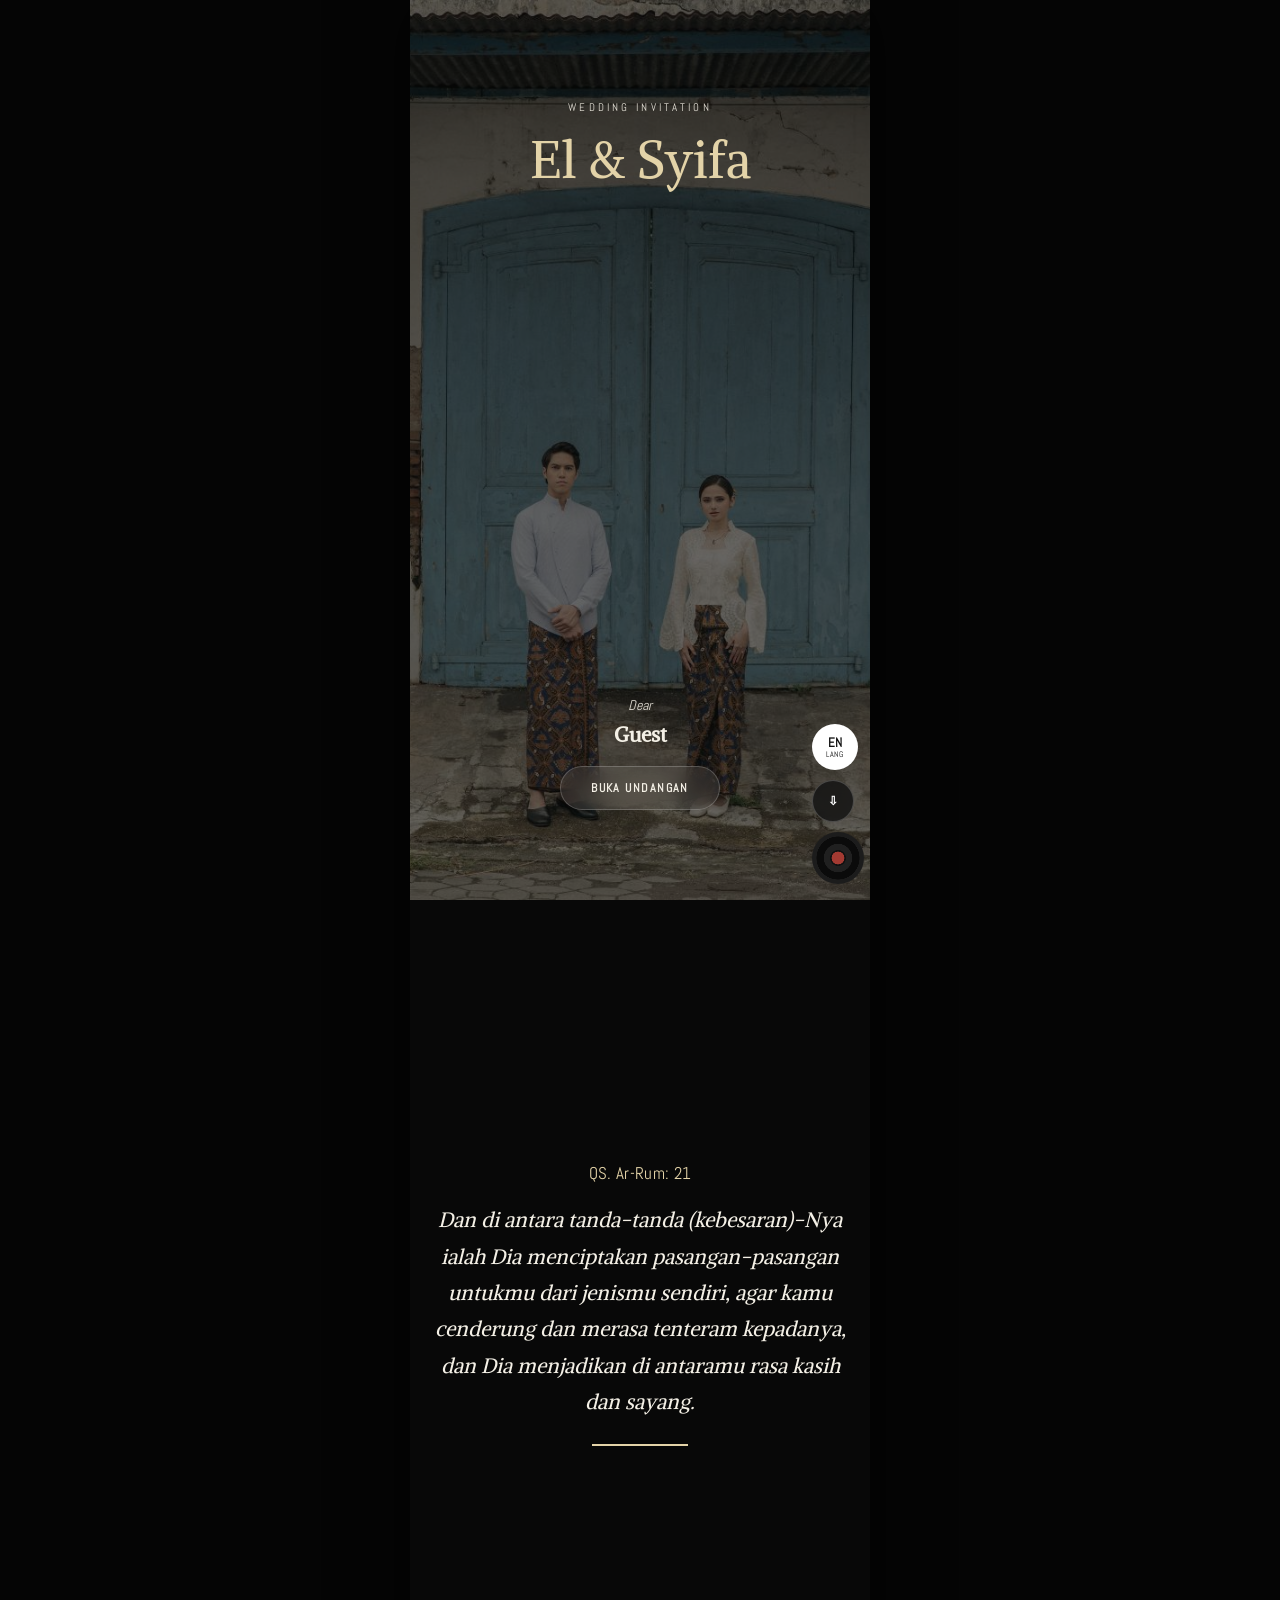
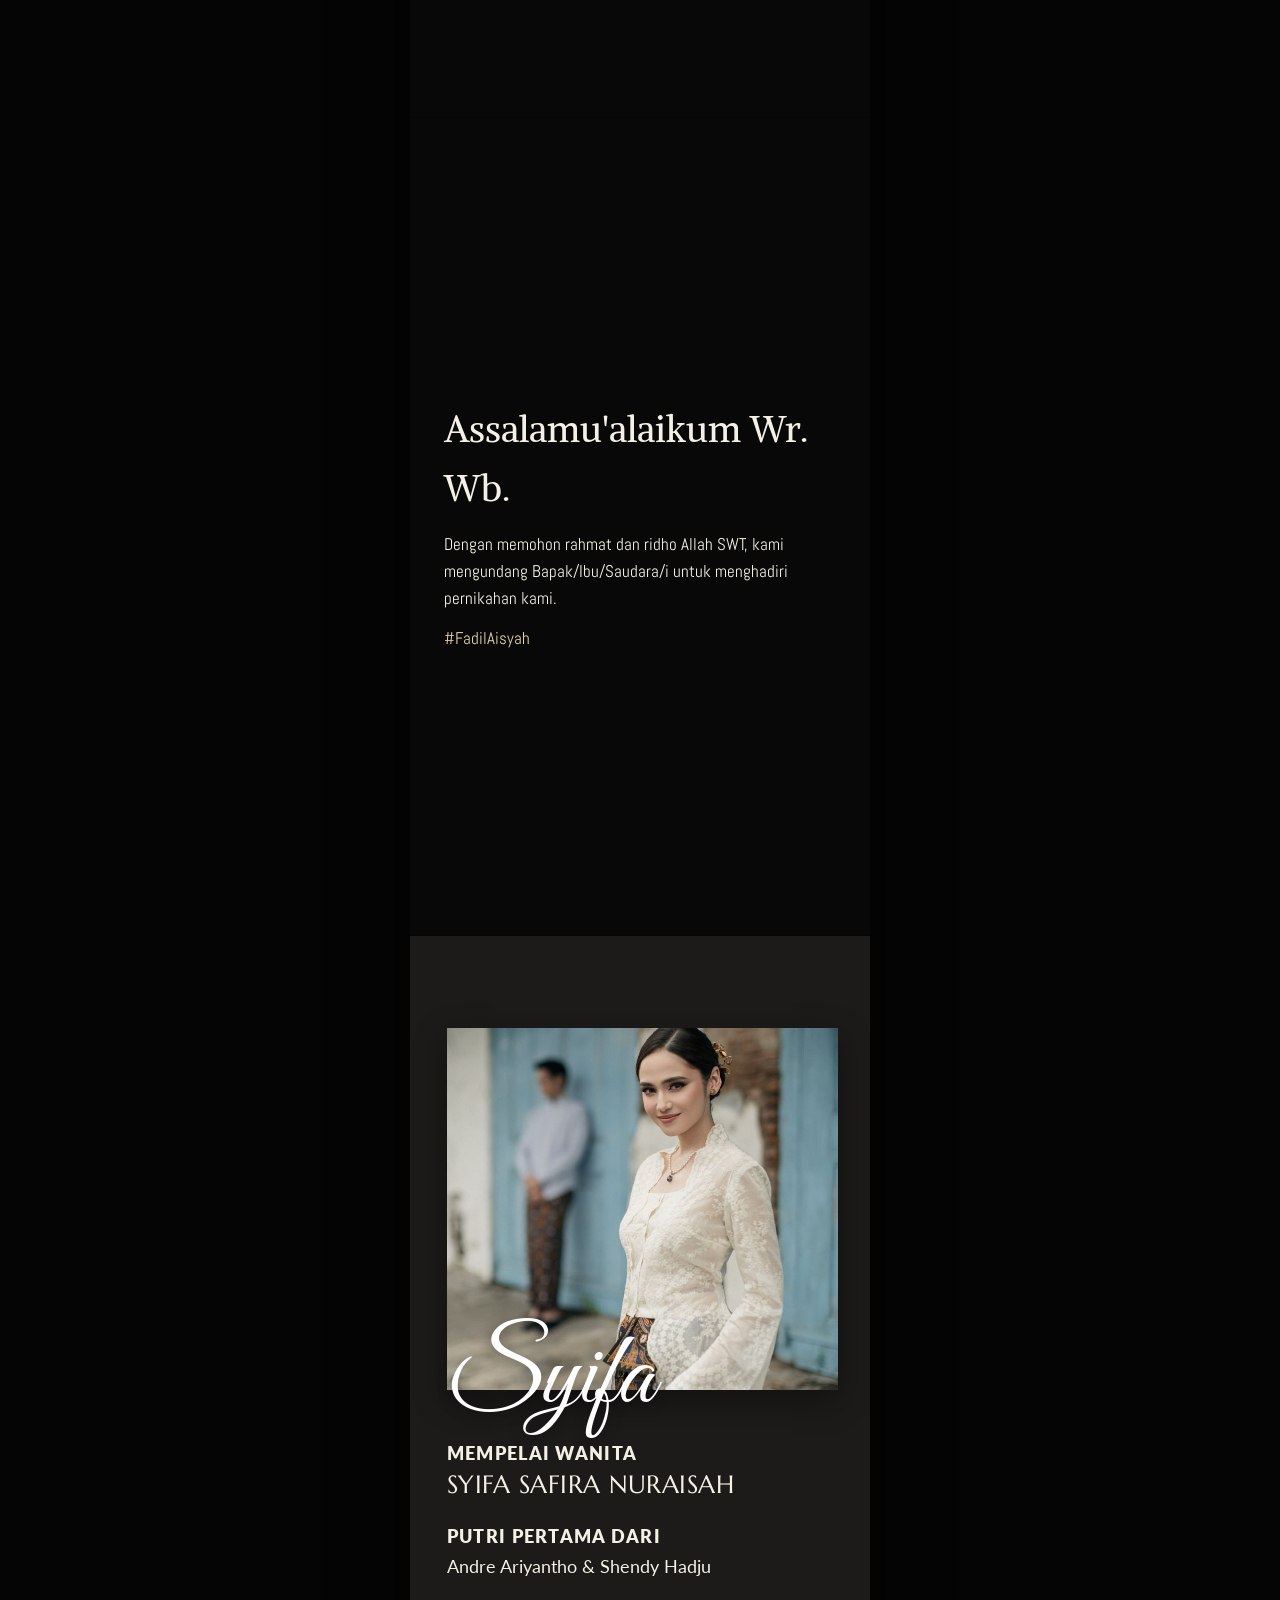
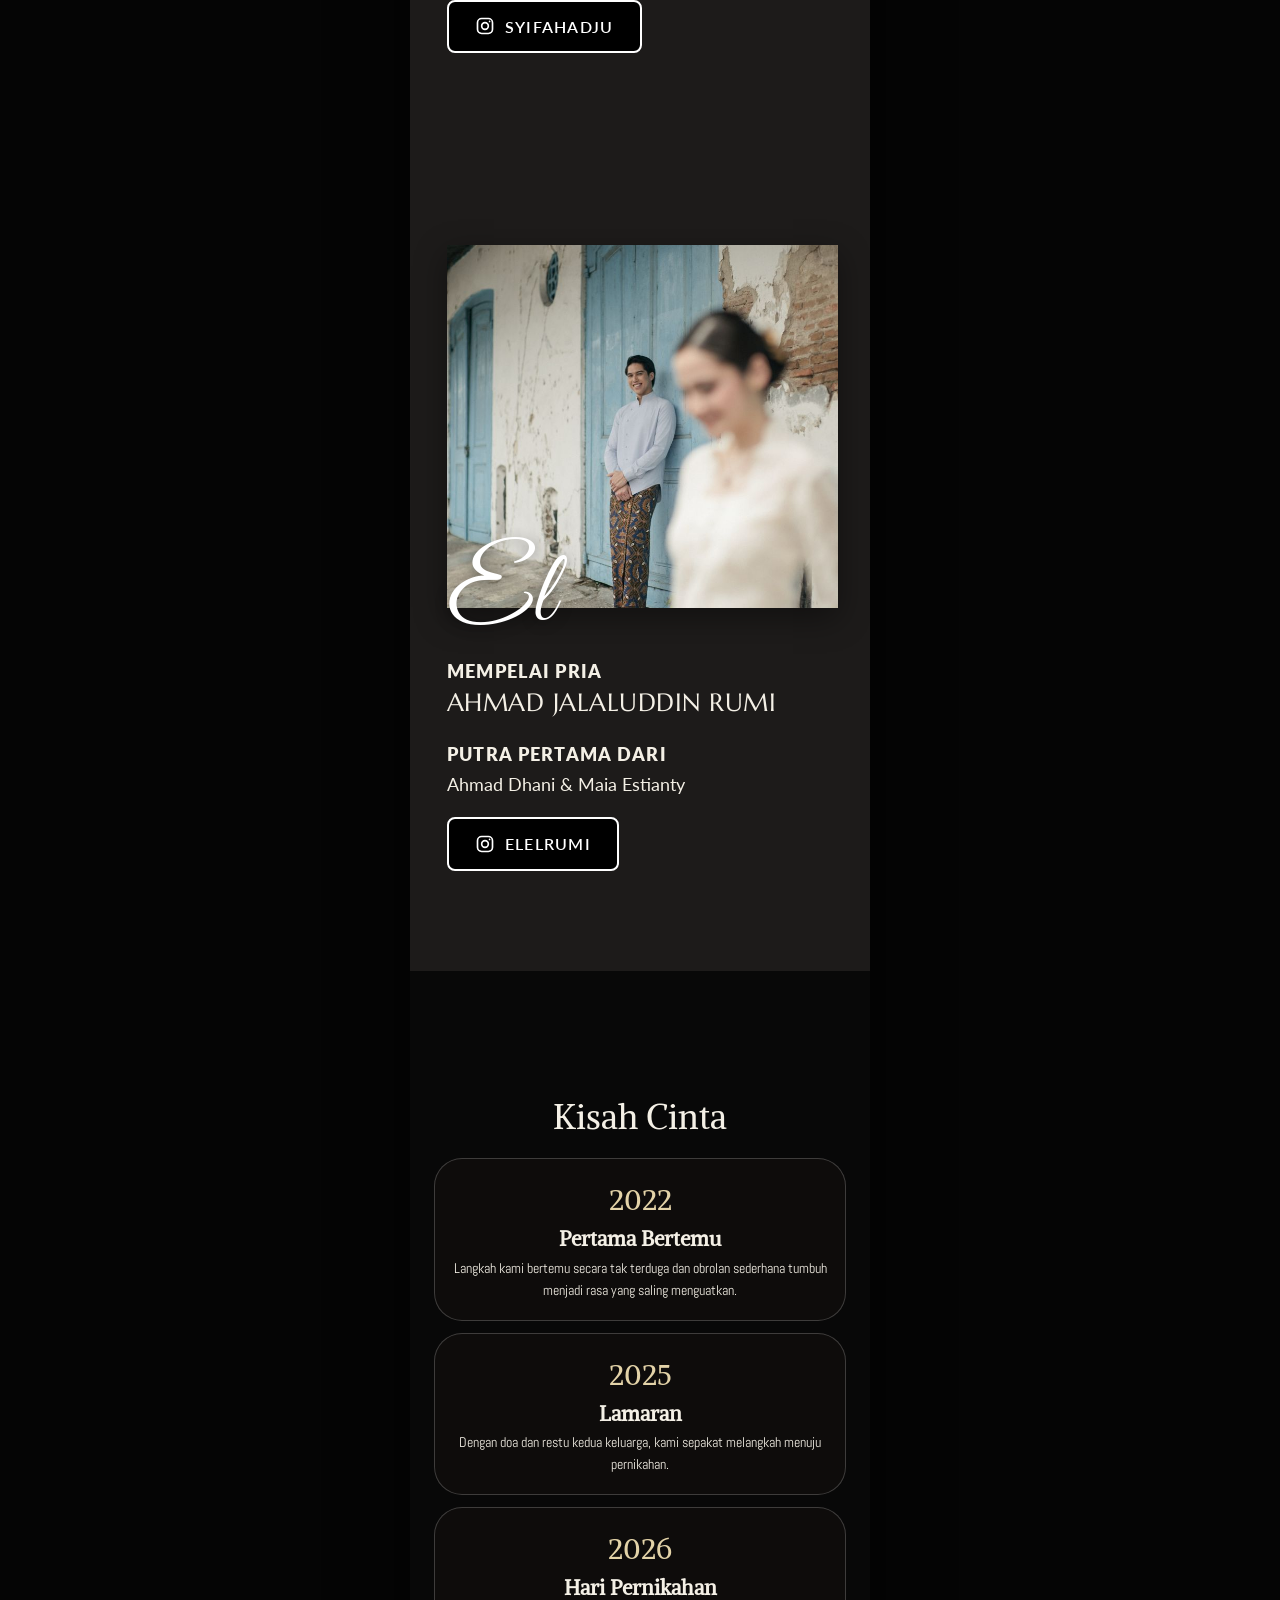
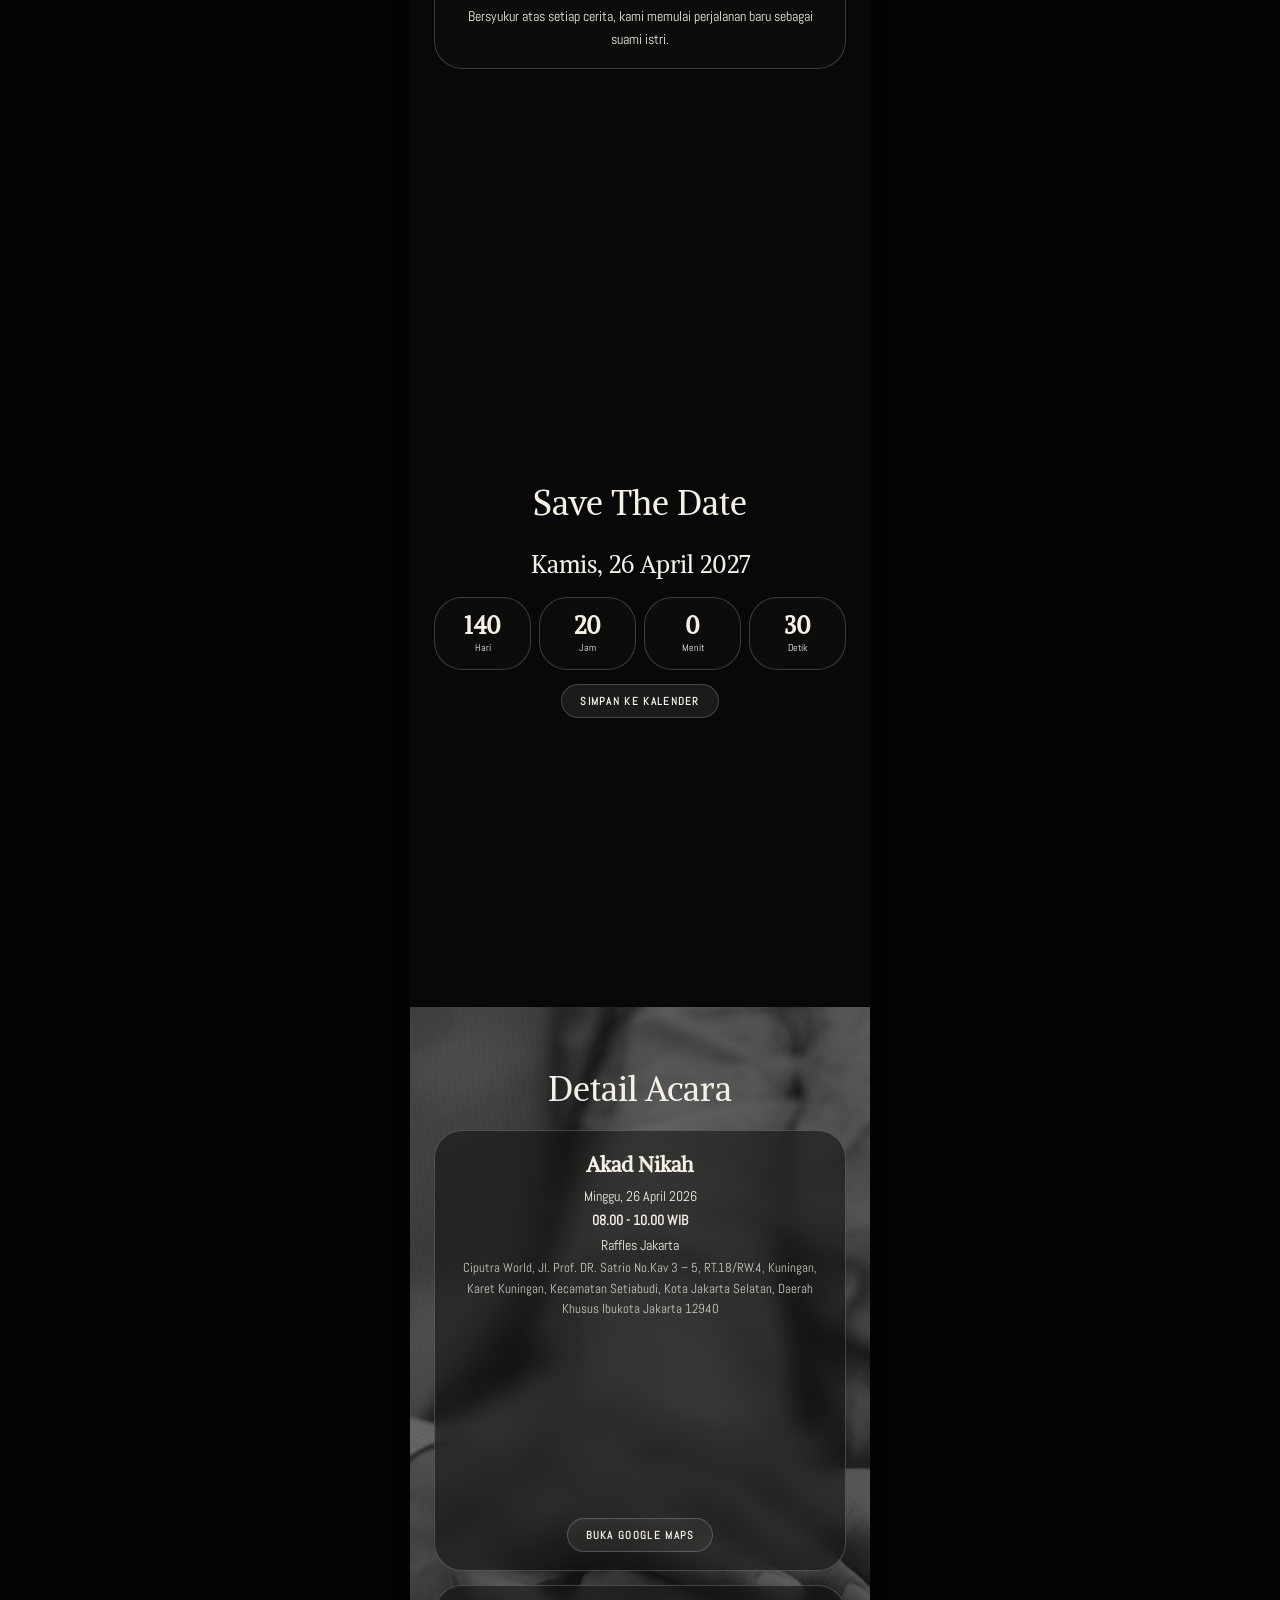
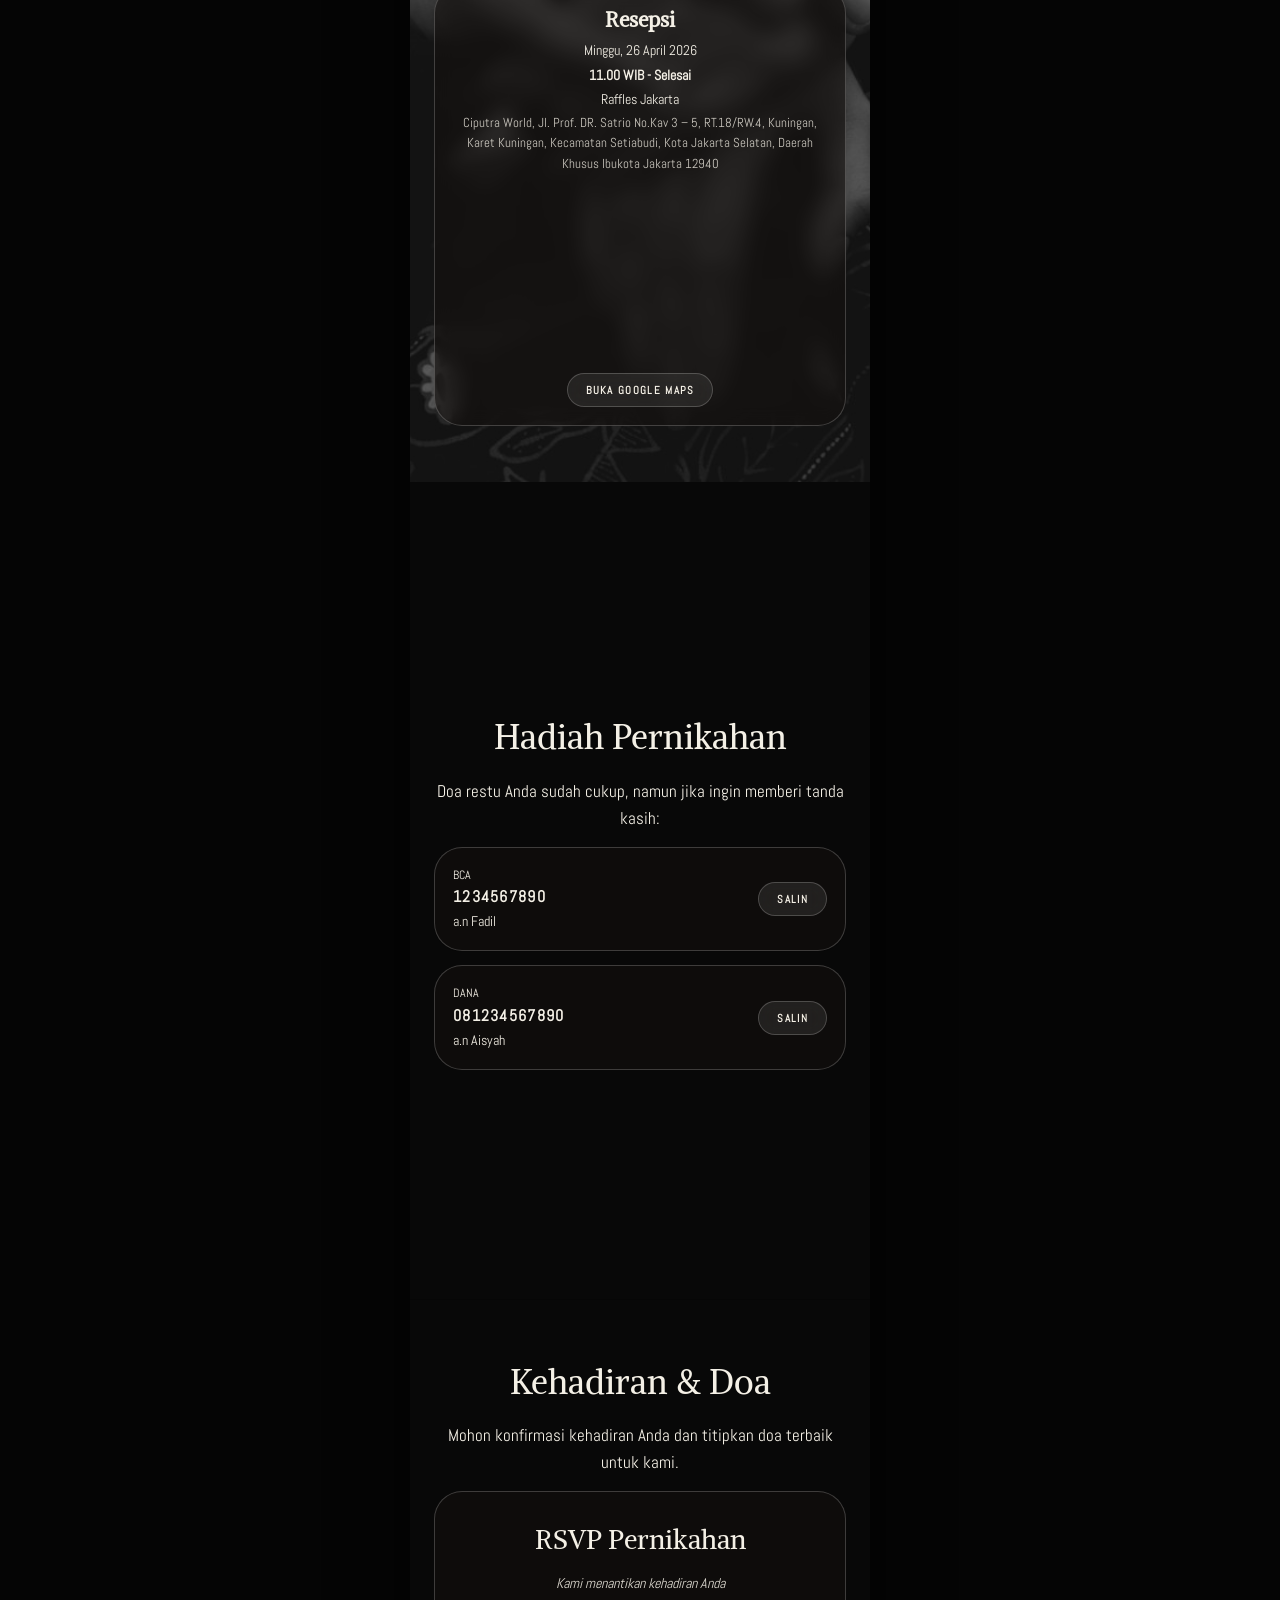
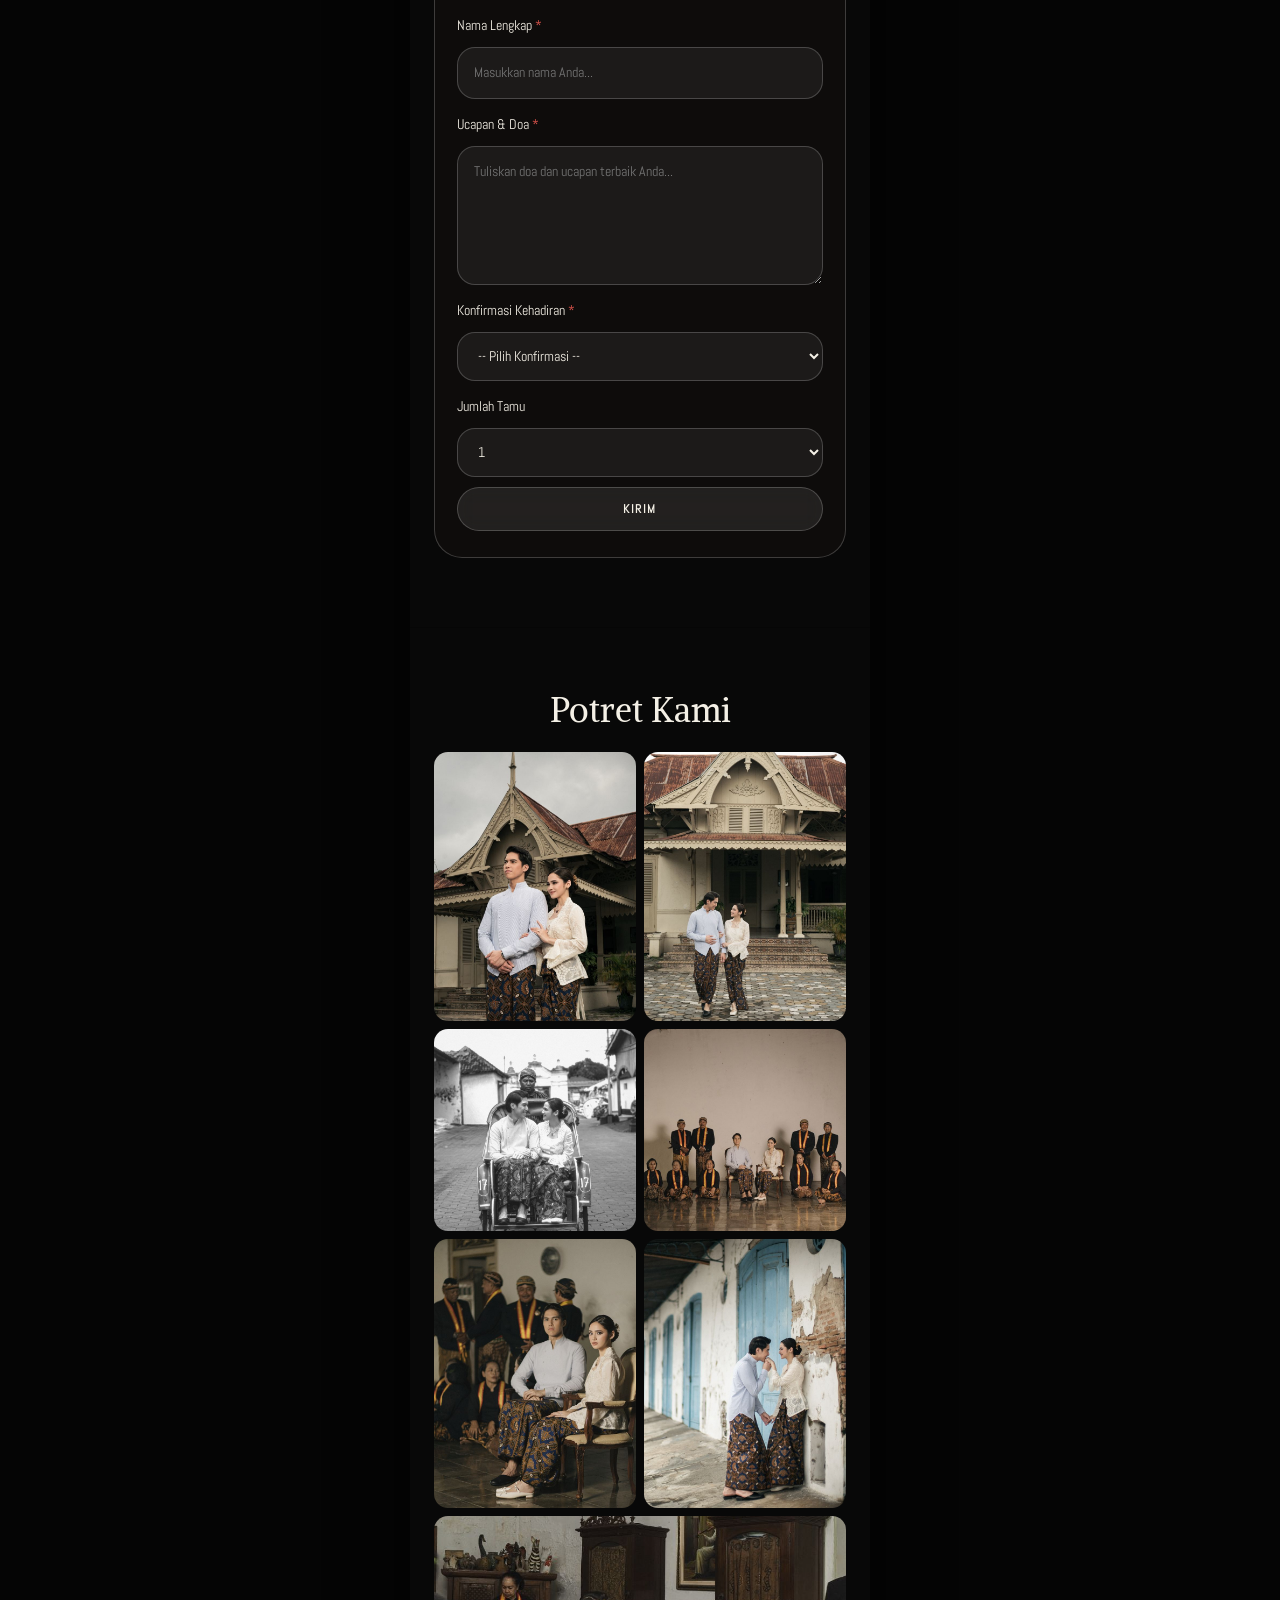
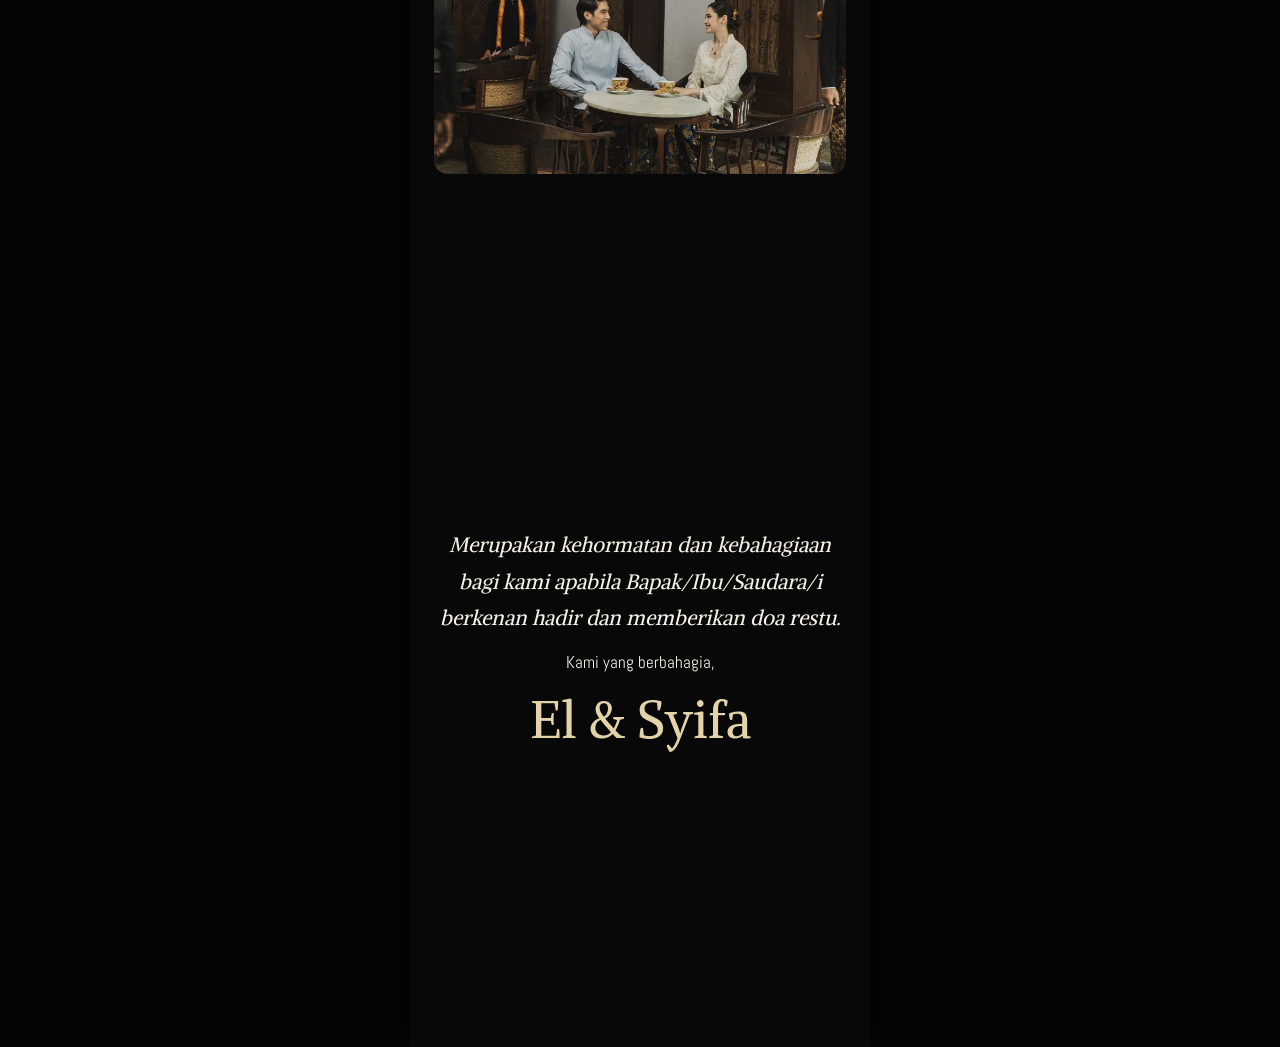
==== el-syifa/index.html @ 003e9cdf "Add files via upload" ====
<!DOCTYPE html>
<html lang="id">
<head>
<meta charset="UTF-8">
<meta name="viewport" content="width=device-width, initial-scale=1, viewport-fit=cover">
<title>Undangan Pernikahan</title>
<link rel="preconnect" href="https://fonts.googleapis.com">
<link rel="preconnect" href="https://fonts.gstatic.com" crossorigin>
<link href="https://fonts.googleapis.com/css2?family=Abel&family=Lato:wght@400;600;800&family=Marcellus&family=Alike&family=Caveat:wght@500;700&family=Cinzel:wght@400;600&family=Cormorant+Garamond:ital,wght@0,400;0,600;1,400&family=Fredoka:wght@400;500;600&family=Great+Vibes&family=Jost:wght@300;400;500&family=Patrick+Hand&family=Pinyon+Script&family=Playfair+Display:ital,wght@0,500;1,500&family=Plus+Jakarta+Sans:wght@300;400;600&display=swap" rel="stylesheet">
<link rel="stylesheet" href="style.css">
</head>
<body class="locked">
<audio id="audio" loop preload="auto"></audio>
<main id="app"></main>
<div id="fab">
  <button id="b-lang" aria-label="Language"></button>
  <button id="b-scroll" aria-label="Autoscroll">⇩</button>
  <button id="b-music" aria-label="Music">♪</button>
</div>
<div id="lightbox" hidden><img alt=""><button class="lbb" data-d="-1" aria-label="Prev">‹</button><button class="lbb nx" data-d="1" aria-label="Next">›</button><button class="lbx" aria-label="Close">×</button></div>
<script src="config.js"></script>
<script src="app.js"></script>
</body>
</html>
---- el-syifa/style.css ----
/* ===== Dasar (portrait 9:16) ===== */
:root{--bg:#121212;--fg:#fff;--accent:#fff;--card:rgba(255,255,255,.13);--border:rgba(255,255,255,.28);
 --nf:'Great Vibes',cursive;--tf:'Cormorant Garamond',serif;--bf:'Plus Jakarta Sans',sans-serif;--r:18px;--ovc:rgb(0,0,0);--fade:.45;--blur:blur(14px);--btn-fg:#111}
*{box-sizing:border-box;margin:0}
html{scroll-behavior:auto}
body{background:#050505;font-family:var(--bf);color:var(--fg);line-height:1.6;-webkit-font-smoothing:antialiased}
body.locked{overflow:hidden;height:100vh}
#app{width:100%;max-width:460px;margin:0 auto;background:var(--bg);box-shadow:0 0 60px #000a}
.sec{position:relative;width:100%;min-height:calc(min(100vw,460px)*16/9);overflow:hidden;display:flex;background:var(--bg);color:var(--fg);font-family:var(--bf);font-size:calc(1em*var(--fs,1))}
.sec .bg{position:absolute;inset:0;width:100%;height:100%;object-fit:cover}
.sec .ov{position:absolute;inset:0;background:color-mix(in srgb,var(--ovc) calc(var(--fade)*100%),transparent)}
.in{position:relative;z-index:2;width:100%;display:flex;flex-direction:column;align-items:center;justify-content:center;gap:14px;text-align:center;padding:56px 24px}
.names{font-family:var(--nf);font-weight:400;font-size:clamp(calc(2.6rem*var(--fs,1)),calc(13vw*var(--fs,1)),calc(3.6rem*var(--fs,1)));line-height:1.15;color:var(--accent)}
.h2{font-family:var(--tf);font-size:calc(1.9rem*var(--fs,1));font-weight:600;color:var(--accent)}
.h3{font-family:var(--tf);font-size:calc(1.3rem*var(--fs,1));font-weight:600}
.eyebrow{font-size:calc(.7rem*var(--fs,1));letter-spacing:.28em;text-transform:uppercase;opacity:.9}
.quote{font-family:var(--tf);font-style:italic;font-size:calc(1.2rem*var(--fs,1));line-height:1.7}
.cite{font-size:calc(.8rem*var(--fs,1));letter-spacing:.15em;opacity:.85}
.big{font-family:var(--tf);font-size:calc(1.5rem*var(--fs,1))}
.card{width:100%;background:var(--card);border:1px solid var(--border);border-radius:var(--r);box-shadow:var(--cardsh,none);padding:18px;backdrop-filter:var(--blur);-webkit-backdrop-filter:var(--blur);font-size:calc(.88rem*var(--fs,1))}
.btn{cursor:pointer;display:inline-block;text-decoration:none;font:600 calc(.75rem*var(--fs,1)) var(--bf);letter-spacing:.15em;text-transform:uppercase;padding:13px 30px;border-radius:999px;border:1px solid var(--border);background:var(--card);color:var(--fg);backdrop-filter:var(--blur)}
.btn.sm{padding:9px 18px;font-size:calc(.68rem*var(--fs,1))}
.btn:active{transform:scale(.96)}
.guest{display:flex;flex-direction:column;gap:2px}.guest b{font-family:var(--tf);font-size:calc(1.3rem*var(--fs,1))}.guest small{font-style:italic;opacity:.9}
.cover .in{justify-content:flex-start;padding:88px 24px 80px;padding:max(88px,11dvh) 24px max(80px,10dvh)}.cover .guest{margin-top:auto}
.photo{width:min(62%,240px);aspect-ratio:3/4;object-fit:cover;border-radius:999px 999px var(--r) var(--r);border:3px solid var(--border)}
.pname{font-family:var(--tf);font-size:calc(1.5rem*var(--fs,1))}.par{margin:8px 0;opacity:.9}.ig{color:var(--accent);font-size:calc(.8rem*var(--fs,1))}
.profile .in{justify-content:center;padding:56px 24px}
.tl{display:flex;flex-direction:column;gap:12px;width:100%}.yr{font-family:var(--nf);font-size:calc(1.8rem*var(--fs,1));color:var(--accent)}
.cd{display:grid;grid-template-columns:repeat(4,1fr);gap:8px;width:100%}.cd .card{padding:12px 4px;display:flex;flex-direction:column}.cd b{font:600 calc(1.5rem*var(--fs,1)) var(--tf)}.cd small{font-size:calc(.65rem*var(--fs,1))}
.ev p{margin:2px 0}.addr{opacity:.8;font-size:calc(.8rem*var(--fs,1))}
.map{width:100%;height:170px;border:0;border-radius:calc(var(--r)/1.5);margin:10px 0}
.gift{display:flex;align-items:center;justify-content:space-between;gap:10px;text-align:left}.gift div{display:flex;flex-direction:column}.gift b{letter-spacing:.08em;font-size:calc(1rem*var(--fs,1))}
.form{display:flex;flex-direction:column;gap:10px}
.form label{text-align:left;font-size:calc(.9rem*var(--fs,1));margin-top:4px}.form i{color:#e0554d;font-style:normal}
.form .ft{font-family:var(--tf);font-size:calc(1.7rem*var(--fs,1));font-weight:400;text-align:center}.form .fs{text-align:center;font-style:italic;opacity:.9;margin-bottom:6px}
.ln{border:0;border-top:2px solid var(--accent);width:96px;margin:10px 0}.vl{display:none}.tag{color:var(--accent)}
input,select,textarea{width:100%;font:inherit;font-size:calc(.85rem*var(--fs,1));color:inherit;background:rgba(0,0,0,.25);border:1px solid var(--border);border-radius:calc(var(--r)/1.6);padding:11px 13px}
select option{color:#111}
.wishes{width:100%;max-height:260px;overflow:auto;display:flex;flex-direction:column;gap:8px;text-align:left}.wish p{font-style:italic;margin-top:4px}.wish small{opacity:.7;float:right}
.gal{display:grid;grid-template-columns:1fr 1fr;gap:8px;width:100%}.gal img{width:100%;object-fit:cover;border-radius:calc(var(--r)/2);cursor:zoom-in;display:block}.gal .w{grid-column:span 2;aspect-ratio:16/10}.gal .tl{aspect-ratio:3/4}.gal .sq{aspect-ratio:1}
#lightbox{position:fixed;inset:0;z-index:99;background:#000d;display:flex;align-items:center;justify-content:center}#lightbox[hidden]{display:none}#lightbox img{max-width:94%;max-height:92%;border-radius:8px}
#fab{position:fixed;bottom:16px;right:max(14px,calc(50% - 224px));z-index:50;display:flex;flex-direction:column;gap:10px}
#fab button{width:42px;height:42px;border-radius:50%;border:1px solid var(--border);background:#111c;color:#fff;font:700 calc(.75rem*var(--fs,1)) var(--bf);cursor:pointer;backdrop-filter:blur(8px)}
#fab button.on{background:#fff;color:#111}#b-music.on{animation:spin 6s linear infinite}
@keyframes spin{to{transform:rotate(360deg)}}
#tpl-pick{position:fixed;top:8px;left:8px;z-index:99;padding:6px}
@media(prefers-reduced-motion:reduce){#b-music.on{animation:none}}

/* ===== 1. GLASSBOX (bawaan di atas) ===== */

/* ===== 2. EXCLUSIVE: background sticky, profil foto penuh ===== */
.t-exclusive,.t-premium{--bg:#1d1b1a;--fg:#f4f0e6;--accent:#e3d3a8;--card:rgba(20,18,16,.55);--border:rgba(255,255,255,.2);--nf:'Alike',serif;--tf:'Alike',serif;--bf:'Abel',sans-serif;--r:28px;--blur:blur(10px);--ovc:rgb(12,12,12);--fade:.58}
.t-exclusive .sec,.t-premium .sec{font-size:calc(1.05rem*var(--fs,1))}
.t-exclusive .names,.t-premium .names{font-weight:400;font-size:clamp(calc(2.4rem*var(--fs,1)),calc(11vw*var(--fs,1)),calc(3.2rem*var(--fs,1)))}
.t-exclusive .h2,.t-premium .h2{font-weight:400;font-size:calc(2.1rem*var(--fs,1));color:var(--fg)}
.t-exclusive .quote,.t-premium .quote{font-size:calc(1.3rem*var(--fs,1));line-height:1.75;color:var(--fg)}
.t-exclusive .cite,.t-premium .cite{order:-1;color:var(--accent);font-size:calc(1.05rem*var(--fs,1));opacity:1;letter-spacing:.02em}
.t-exclusive .vl,.t-premium .vl{display:block}
.t-exclusive #s-opening .in,.t-premium #s-opening .in{align-items:flex-start;text-align:left;padding:0 34px}
.t-exclusive #s-opening .h2,.t-premium #s-opening .h2{font-size:calc(2.3rem*var(--fs,1))}
.t-exclusive .btn,.t-premium .btn{background:rgba(255,255,255,.08);letter-spacing:.12em}
.t-exclusive .form,.t-premium .form{padding:26px 22px}
.t-exclusive input,.t-exclusive select,.t-exclusive textarea,.t-premium input,.t-premium select,.t-premium textarea{background:rgba(255,255,255,.06);border-radius:18px;padding:14px 16px}
.xprof .in{justify-content:flex-end;padding:0 28px 76px;gap:6px}
.xprof.l .in{align-items:flex-start;text-align:left}.xprof.r .in{align-items:flex-end;text-align:right}
.xprof .ov{opacity:calc(var(--fade)/.58);background:linear-gradient(to top,rgba(0,0,0,.88) 0,rgba(0,0,0,.35) 38%,rgba(0,0,0,.1) 70%,rgba(0,0,0,.25) 100%)}
.xprof .bg{object-position:center top}
.xprof .nick{font-family:var(--nf);font-style:italic;font-weight:400;font-size:calc(3.6rem*var(--fs,1));line-height:1.1;color:var(--accent)}
.xprof .pname{font-family:var(--tf);font-weight:400;font-size:calc(1.7rem*var(--fs,1));line-height:1.25}
.xprof .par{font-size:calc(1.05rem*var(--fs,1))}
.t-exclusive #b-music,.t-premium #b-music{width:52px;height:52px;border:0;font-size:0;color:transparent;background:radial-gradient(circle,#a33a32 0 17%,#111 18% 21%,#202020 22% 38%,#0b0b0b 39% 58%,#1c1c1c 59% 78%,#050505 79%)}
.t-exclusive #b-music.on,.t-premium #b-music.on{background:radial-gradient(circle,#a33a32 0 17%,#111 18% 21%,#202020 22% 38%,#0b0b0b 39% 58%,#1c1c1c 59% 78%,#050505 79%)}

/* ===== 3. MINIMALIST ===== */
.t-minimalist{--bg:#fafaf7;--fg:#222;--accent:#222;--card:#fff;--border:#e2e2dc;--nf:'Jost',sans-serif;--tf:'Jost',sans-serif;--bf:'Jost',sans-serif;--r:2px;--blur:none;--ovc:rgb(255,255,255);--fade:.55}
.t-minimalist .names{font-weight:300;letter-spacing:.2em;text-transform:uppercase;font-size:clamp(calc(1.8rem*var(--fs,1)),calc(9vw*var(--fs,1)),calc(2.4rem*var(--fs,1)))}
.t-minimalist .h2{font-weight:300;letter-spacing:.3em;text-transform:uppercase;font-size:calc(1.2rem*var(--fs,1))}.t-minimalist .h3,.t-minimalist .pname,.t-minimalist .quote,.t-minimalist .big{font-family:'Jost';font-weight:300}
.t-minimalist .quote{font-style:normal;font-size:calc(1rem*var(--fs,1))}.t-minimalist .btn{background:#222;color:#fff;border-radius:0}
.t-minimalist .photo{border-radius:0}.t-minimalist #fab button{background:#222d}
.t-minimalist .card{box-shadow:none}.t-minimalist .guest b{font-family:'Jost';font-weight:400}

/* ===== 4. DOODLE hand-drawing ===== */
.t-doodle{--bg:#fff7e3;--fg:#3b3b3b;--accent:#e4604f;--card:#fff;--border:#3b3b3b;--nf:'Caveat',cursive;--tf:'Patrick Hand',cursive;--bf:'Patrick Hand',cursive;--r:0;--blur:none;--ovc:rgb(255,247,227);--fade:.72}
body.t-doodle{font-size:17px}
.t-doodle .card,.t-doodle .btn,.t-doodle input,.t-doodle select,.t-doodle textarea,.t-doodle .map{border:2px solid #3b3b3b;border-radius:255px 18px 225px 18px/18px 225px 18px 255px;box-shadow:var(--cardsh,3px 4px 0 #3b3b3b22)}
.t-doodle .btn{background:var(--accent);color:#fff;border-radius:225px 15px 255px 15px/15px 255px 15px 225px}
.t-doodle .photo{border:3px solid #3b3b3b;border-radius:55% 45% 52% 48%/48% 55% 45% 52%}
.t-doodle .names{font-weight:700;font-size:clamp(calc(3rem*var(--fs,1)),calc(15vw*var(--fs,1)),calc(4.2rem*var(--fs,1)));transform:rotate(-3deg)}
.t-doodle .h2{font-family:'Caveat';font-weight:700;font-size:calc(2.4rem*var(--fs,1));text-decoration:underline wavy var(--accent) 2px;text-underline-offset:6px}
.t-doodle .sec::before{content:"✦  ☁  ♡  ✧  ✿";position:absolute;top:14px;left:0;right:0;text-align:center;letter-spacing:.8em;color:var(--accent);opacity:.55;z-index:3}
.t-doodle #fab button{background:#fff;color:#3b3b3b;border:2px solid #3b3b3b}

/* ===== 5. VINTAGE ===== */
.t-vintage{--bg:#eadcc0;--fg:#4a3426;--accent:#8a4f24;--card:rgba(255,250,235,.72);--border:#8a4f24;--nf:'Playfair Display',serif;--tf:'Playfair Display',serif;--bf:'Cormorant Garamond',serif;--r:4px;--blur:none;--ovc:rgb(234,220,192);--fade:.7}
body.t-vintage{font-size:17px}
.t-vintage .sec{background-image:radial-gradient(ellipse at center,transparent 55%,rgba(110,70,30,.28) 100%),repeating-linear-gradient(0deg,rgba(90,60,30,.04) 0 2px,transparent 2px 5px)}
.t-vintage .bg{filter:sepia(.85) contrast(.95)}
.t-vintage .names{font-style:italic;font-size:clamp(calc(2.2rem*var(--fs,1)),calc(11vw*var(--fs,1)),calc(3rem*var(--fs,1)))}
.t-vintage .card{border:3px double var(--border)}.t-vintage .photo{border:4px double var(--border);border-radius:999px 999px 4px 4px;filter:sepia(.7)}
.t-vintage .btn{background:var(--accent);color:#f5ead0;border-radius:2px}.t-vintage .h2{font-style:italic;font-weight:500}

/* ===== 6. PLAYFUL (warna-warni + bunga) ===== */
.t-playful{--bg:#fff1f6;--fg:#4b2e5e;--accent:#ff5fa2;--card:#fff;--border:#ffc2dc;--nf:'Fredoka',sans-serif;--tf:'Fredoka',sans-serif;--bf:'Fredoka',sans-serif;--r:28px;--blur:none;--ovc:rgb(255,241,246);--fade:.6}
.t-playful .names{font-weight:600;font-size:clamp(calc(2.4rem*var(--fs,1)),calc(12vw*var(--fs,1)),calc(3.3rem*var(--fs,1)));color:var(--accent)}
.t-playful .sec:nth-child(4n+1){background:#fff1f6}.t-playful .sec:nth-child(4n+2){background:#e8f7ff}.t-playful .sec:nth-child(4n+3){background:#fff7d6}.t-playful .sec:nth-child(4n){background:#eafbe7}
.t-playful .card{border:3px solid var(--border);box-shadow:var(--cardsh,0 6px 0 #ffc2dc66)}.t-playful .btn{background:var(--accent);color:#fff;border:0;box-shadow:0 4px 0 #c93d79}
.t-playful .h2{font-weight:600}.t-playful .photo{border-radius:50%;aspect-ratio:1;border:5px solid #fff;box-shadow:0 0 0 4px #ffc2dc}
.t-playful .quote{font-style:normal;font-size:calc(1.05rem*var(--fs,1))}
.fl{position:absolute;inset:0;z-index:1;pointer-events:none}.fl i{position:absolute;font-style:normal;opacity:.9}

/* ===== 7. ENVELOPE: marun, amplop krem, segel lilin ===== */
.t-envelope{--bg:#3b1618;--fg:#f7ede0;--accent:#ecd3b5;--card:rgba(255,240,225,.08);--border:rgba(236,211,181,.35);--nf:'Pinyon Script',cursive;--tf:'Playfair Display',serif;--bf:'Cormorant Garamond',serif;--r:16px;--blur:blur(8px);--ovc:rgb(40,10,12);--fade:.55}
.t-envelope .sec{font-size:calc(1.12rem*var(--fs,1))}
.t-envelope .sec.cover{background:radial-gradient(ellipse at 45% 82%,#5f3739 0%,#4a1e20 45%,#340c0e 100%)}
.t-envelope .cover .in{justify-content:flex-start;padding:64px 24px 80px;padding:max(64px,8dvh) 24px max(80px,10dvh)}.t-envelope .envw{margin-top:185px}
.t-envelope .eyebrow{font-family:var(--tf);font-size:calc(1.25rem*var(--fs,1));font-weight:600;letter-spacing:.03em;text-transform:uppercase;opacity:1}
.t-envelope .names{font-size:clamp(calc(3rem*var(--fs,1)),calc(15vw*var(--fs,1)),calc(4.4rem*var(--fs,1)));color:#fbf1e3;line-height:1.1}
.t-envelope .h2{font-weight:500}.t-envelope #open{display:none}
.envw{display:flex;flex-direction:column;align-items:center;gap:14px}.tap{font-size:.85rem;opacity:.75;letter-spacing:.05em}
.env{position:relative;width:250px;height:172px;background:linear-gradient(#d9d5c4,#d1cdba);border-radius:3px;box-shadow:0 18px 34px #0006;cursor:pointer}
.env::before{content:"";position:absolute;inset:10px 16px auto;height:72%;background:#fbf7ee;border-radius:3px;opacity:0;transition:transform .9s .15s,opacity .3s;z-index:1}
.env .pocket{position:absolute;inset:0;z-index:2;border-radius:3px;background:linear-gradient(to top right,#d1ccb8 50%,transparent 50%) left/50% 100% no-repeat,linear-gradient(to top left,#cbc6b1 50%,transparent 50%) right/50% 100% no-repeat}
.env .flap{position:absolute;top:0;left:0;right:0;height:62%;background:linear-gradient(#e8e3d4,#d9d4c2);clip-path:polygon(0 0,100% 0,50% 100%);transform-origin:top;transition:transform .8s;z-index:3}
.env .seal{position:absolute;left:50%;top:55%;transform:translate(-50%,-50%);z-index:4;width:64px;height:64px;border-radius:46% 54% 50% 50%/52% 46% 54% 48%;background:radial-gradient(circle at 35% 30%,#a8473b,#7a261d 55%,#561810);box-shadow:0 4px 8px #0006,inset 0 0 0 3px #8e3329,inset 0 2px 5px #d37a6c66;display:flex;align-items:center;justify-content:center;transition:opacity .4s}
.env .seal svg{width:70%;height:70%}
.env.open .flap{transform:rotateX(180deg);z-index:0}.env.open::before{opacity:1;transform:translateY(-74px)}.env.open .seal{opacity:0}
.t-envelope #b-music{width:52px;height:52px;border:0;font-size:1.1rem;color:#fff;background:radial-gradient(circle,#a33a32 0 24%,#111 25% 28%,#202020 29% 42%,#0b0b0b 43% 60%,#1c1c1c 61% 78%,#050505 79%)}
.t-envelope #b-music.on{background:radial-gradient(circle,#a33a32 0 24%,#111 25% 28%,#202020 29% 42%,#0b0b0b 43% 60%,#1c1c1c 61% 78%,#050505 79%);color:#fff}

/* efek per section */
.in{text-shadow:0 2px calc(var(--sh,0)*16px) rgba(0,0,0,calc(var(--sh,0)*.85))}

/* Glassbox: profil foto penuh & galeri carousel */
.gprof .in{justify-content:flex-end;padding:0 24px 64px;gap:0}
.gprof .ov{opacity:calc(var(--fade)/.45);background:linear-gradient(to top,rgba(0,0,0,.82),rgba(0,0,0,.4) 45%,rgba(0,0,0,.12))}
.gprof .pname{font-family:var(--tf);font-size:calc(1.7rem*var(--fs,1));font-weight:600;line-height:1.2}
.gprof .ig{display:inline-block;padding:6px 20px;border-radius:999px;background:var(--card);border:1px solid var(--border);color:#fff;text-decoration:none;backdrop-filter:blur(10px);-webkit-backdrop-filter:blur(10px);font-size:calc(.8rem*var(--fs,1));margin-top:14px}
.gprof .rl{font-style:italic;opacity:.9;font-size:calc(.85rem*var(--fs,1));margin-top:16px}
.gprof .par{font-style:italic;font-size:calc(.85rem*var(--fs,1));margin-top:2px;line-height:1.5}
.gprof .ln{width:48px;margin:18px 0 14px;border-top-width:1px}
.gprof .lbl{font-family:var(--tf);font-size:calc(1.15rem*var(--fs,1));letter-spacing:.06em}
.sec.brush{background-color:#161513;background-image:radial-gradient(ellipse at 18% 15%,rgba(255,255,255,.07) 0%,transparent 52%),radial-gradient(ellipse at 85% 78%,rgba(255,255,255,.05) 0%,transparent 55%),repeating-linear-gradient(-16deg,rgba(255,255,255,.022) 0 2px,transparent 2px 11px)}
.car{position:relative;width:100%;aspect-ratio:3/4;border-radius:28px;overflow:hidden;background:#0008}.car>img{width:100%;height:100%;object-fit:cover;display:block}
.cb{position:absolute;top:50%;transform:translateY(-50%);width:42px;height:42px;border-radius:50%;background:rgba(0,0,0,.5);border:1px solid rgba(255,255,255,.3);color:#fff;font-size:1.5rem;line-height:1;cursor:pointer;padding:0}
.cb.prev{left:12px}.cb.next{right:12px}
.thumbs{position:relative;display:flex;gap:10px;overflow-x:auto;width:100%;scrollbar-width:none;padding:3px}.thumbs::-webkit-scrollbar{display:none}
.th{flex:none;width:64px;height:64px;border-radius:12px;object-fit:cover;border:2px solid transparent;opacity:.75;cursor:pointer}.th.on{border-color:#f3d77b;opacity:1}

/* tombol bahasa & carousel di semua template */
#fab #b-lang{background:#fff;color:#111;width:46px;height:46px;font-size:.8rem;line-height:1.05}#b-lang small{display:block;font-size:.5rem;font-weight:400;letter-spacing:.08em}
.th.on{border-color:var(--accent)}.t-glassbox .th.on{border-color:#f3d77b}
.th{border-radius:calc(var(--r)*.65)}
.t-doodle .car,.t-doodle .th{border:2px solid #3b3b3b}.t-vintage .car,.t-vintage .th{border:3px double var(--border)}.t-vintage .car>img{filter:sepia(.5)}

/* background menempel (sticky) di semua template, kecuali profil & detail acara */
.sec:not(.profile):not(.gprof):not(.xprof):not(.pprof):not(#s-events){clip-path:inset(0)}
.sec:not(.profile):not(.gprof):not(.xprof):not(.pprof):not(#s-events)>.bg{position:fixed;top:0;left:50%;transform:translateX(-50%);width:min(100vw,460px);height:100vh;height:100dvh}
/* lightbox */
.lbb,.lbx{position:absolute;background:#0008;border:1px solid #fff4;color:#fff;border-radius:50%;width:44px;height:44px;font-size:1.6rem;line-height:1;cursor:pointer;padding:0}
.lbb{top:50%;left:12px;transform:translateY(-50%)}.lbb.nx{left:auto;right:12px}.lbx{top:14px;right:14px}

/* cover selalu memenuhi 1 layar penuh */
.sec.cover{min-height:max(calc(min(100vw,460px)*16/9),100vh);min-height:max(calc(min(100vw,460px)*16/9),100dvh)}
.t-envelope .envw{margin-top:22vh;margin-top:22dvh}

/* satu lapisan background menempel untuk seluruh bagian */
.gbg{position:fixed;top:0;left:50%;transform:translateX(-50%);width:min(100vw,460px);height:100vh;height:100dvh;z-index:0;overflow:hidden;pointer-events:none}
.gbg>.bg{position:absolute;inset:0;width:100%;height:100%;object-fit:cover}
#app.sticky{background:transparent}
#app .sec.stk{background:transparent}

/* tanpa foto: isi di tengah */
.xprof.nophoto .in,.gprof.nophoto .in{justify-content:center;padding-bottom:0}

/* ===== PREMIUM: sama seperti Exclusive, profil bergaya kartu foto + nama script ===== */
.t-premium{--pnick:'Great Vibes',cursive;--pfull:'Marcellus',serif;--plab:'Lato',sans-serif}
.pprof .in{align-items:flex-start;text-align:left;justify-content:center;padding:48px 7% 56px 8%;gap:0}
.pph{position:relative;width:100%}
.pimg{display:block;width:100%;aspect-ratio:1.08/1;object-fit:cover;box-shadow:0 10px 30px #0006}
.pnick{font-family:var(--pnick);font-weight:400;font-size:clamp(calc(4.2rem*var(--fs,1)),calc(22vw*var(--fs,1)),calc(6.4rem*var(--fs,1)));line-height:1;color:#fff;margin:-.6em 0 0;position:relative;text-shadow:0 2px 14px #0006}
.pprof.nophoto .pnick{margin-top:0}
.pl{font-family:var(--plab);font-weight:800;text-transform:uppercase;letter-spacing:.07em;font-size:calc(1.15rem*var(--fs,1));margin-top:8px}
.pfull{font-family:var(--pfull);font-weight:400;text-transform:uppercase;font-size:calc(1.55rem*var(--fs,1));line-height:1.2;margin:2px 0 14px;letter-spacing:.02em}
.ppar{font-family:var(--plab);font-size:calc(1.1rem*var(--fs,1));margin:2px 0 18px}
.pig{display:inline-flex;align-items:center;gap:10px;background:#000;color:#fff;border:2px solid #fff;border-radius:8px;padding:12px 26px;text-decoration:none;font-family:var(--plab);font-weight:600;letter-spacing:.08em;text-transform:uppercase;font-size:calc(1rem*var(--fs,1))}
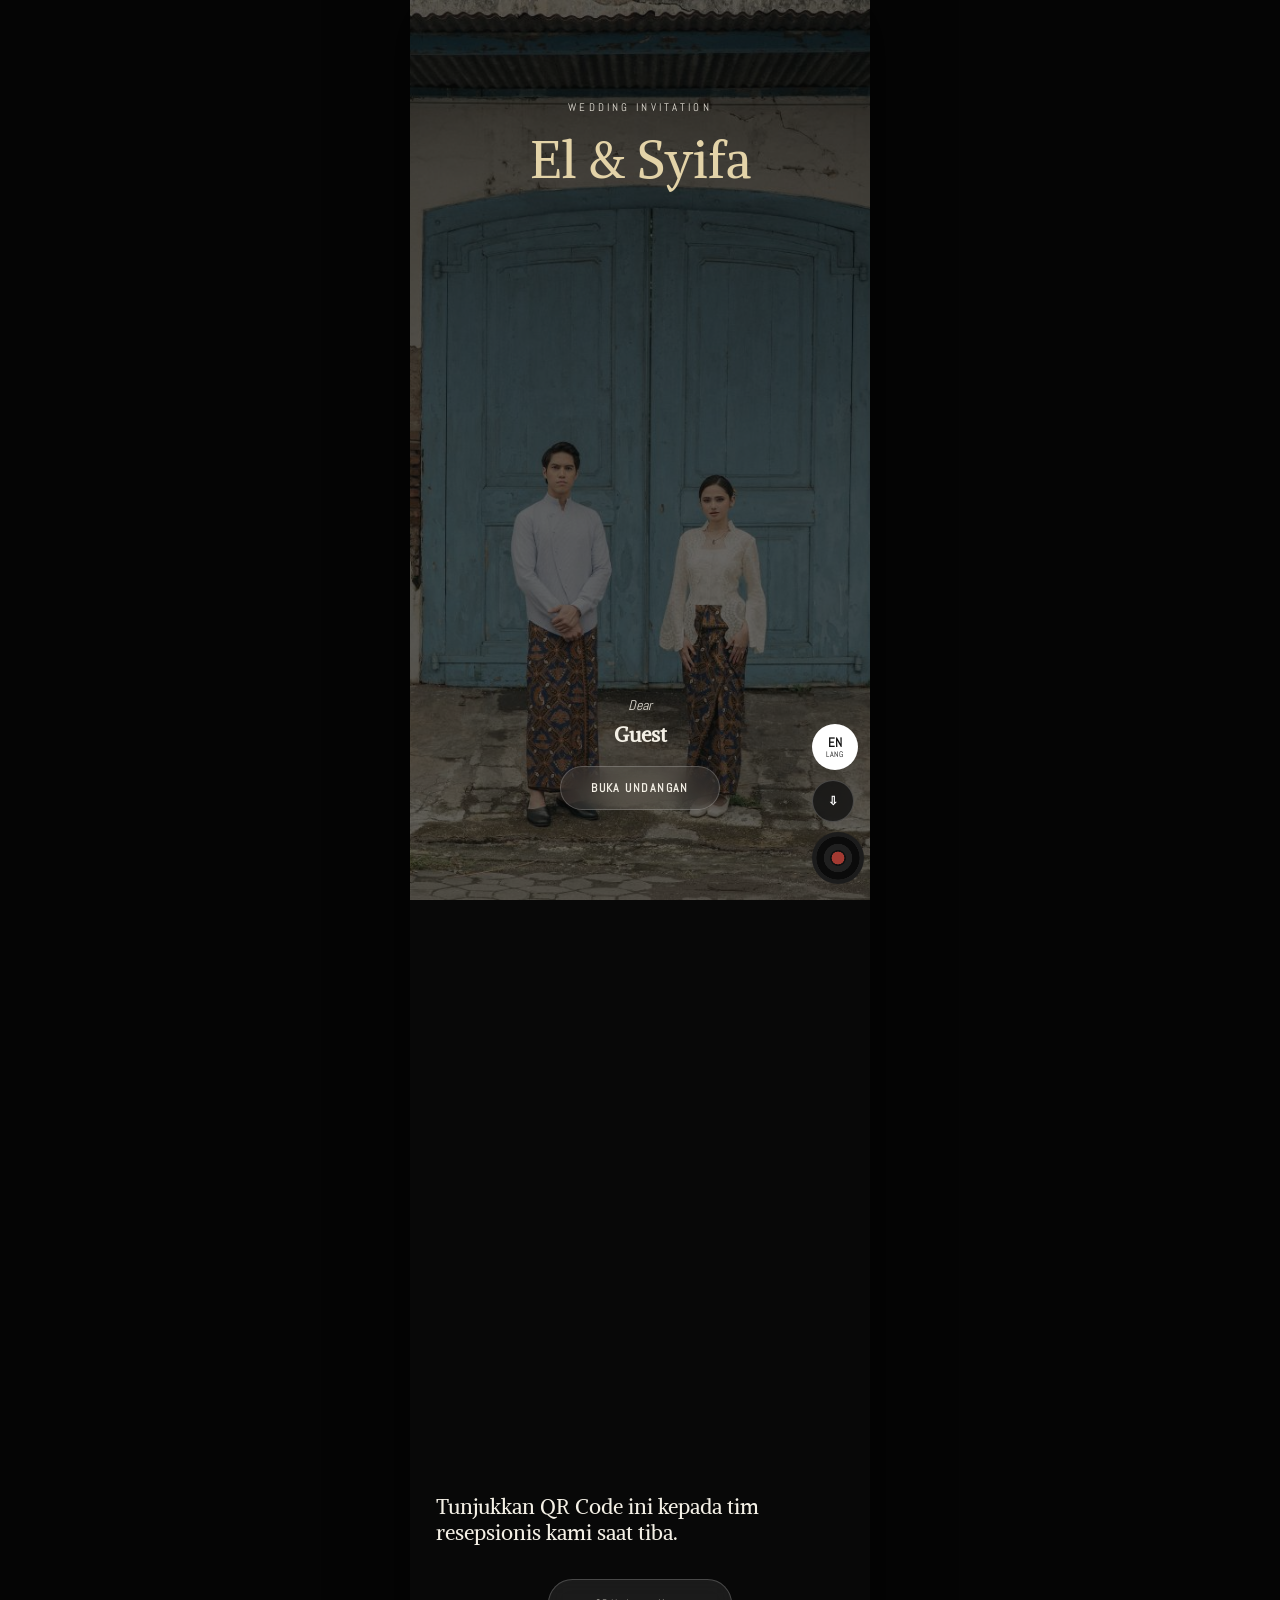
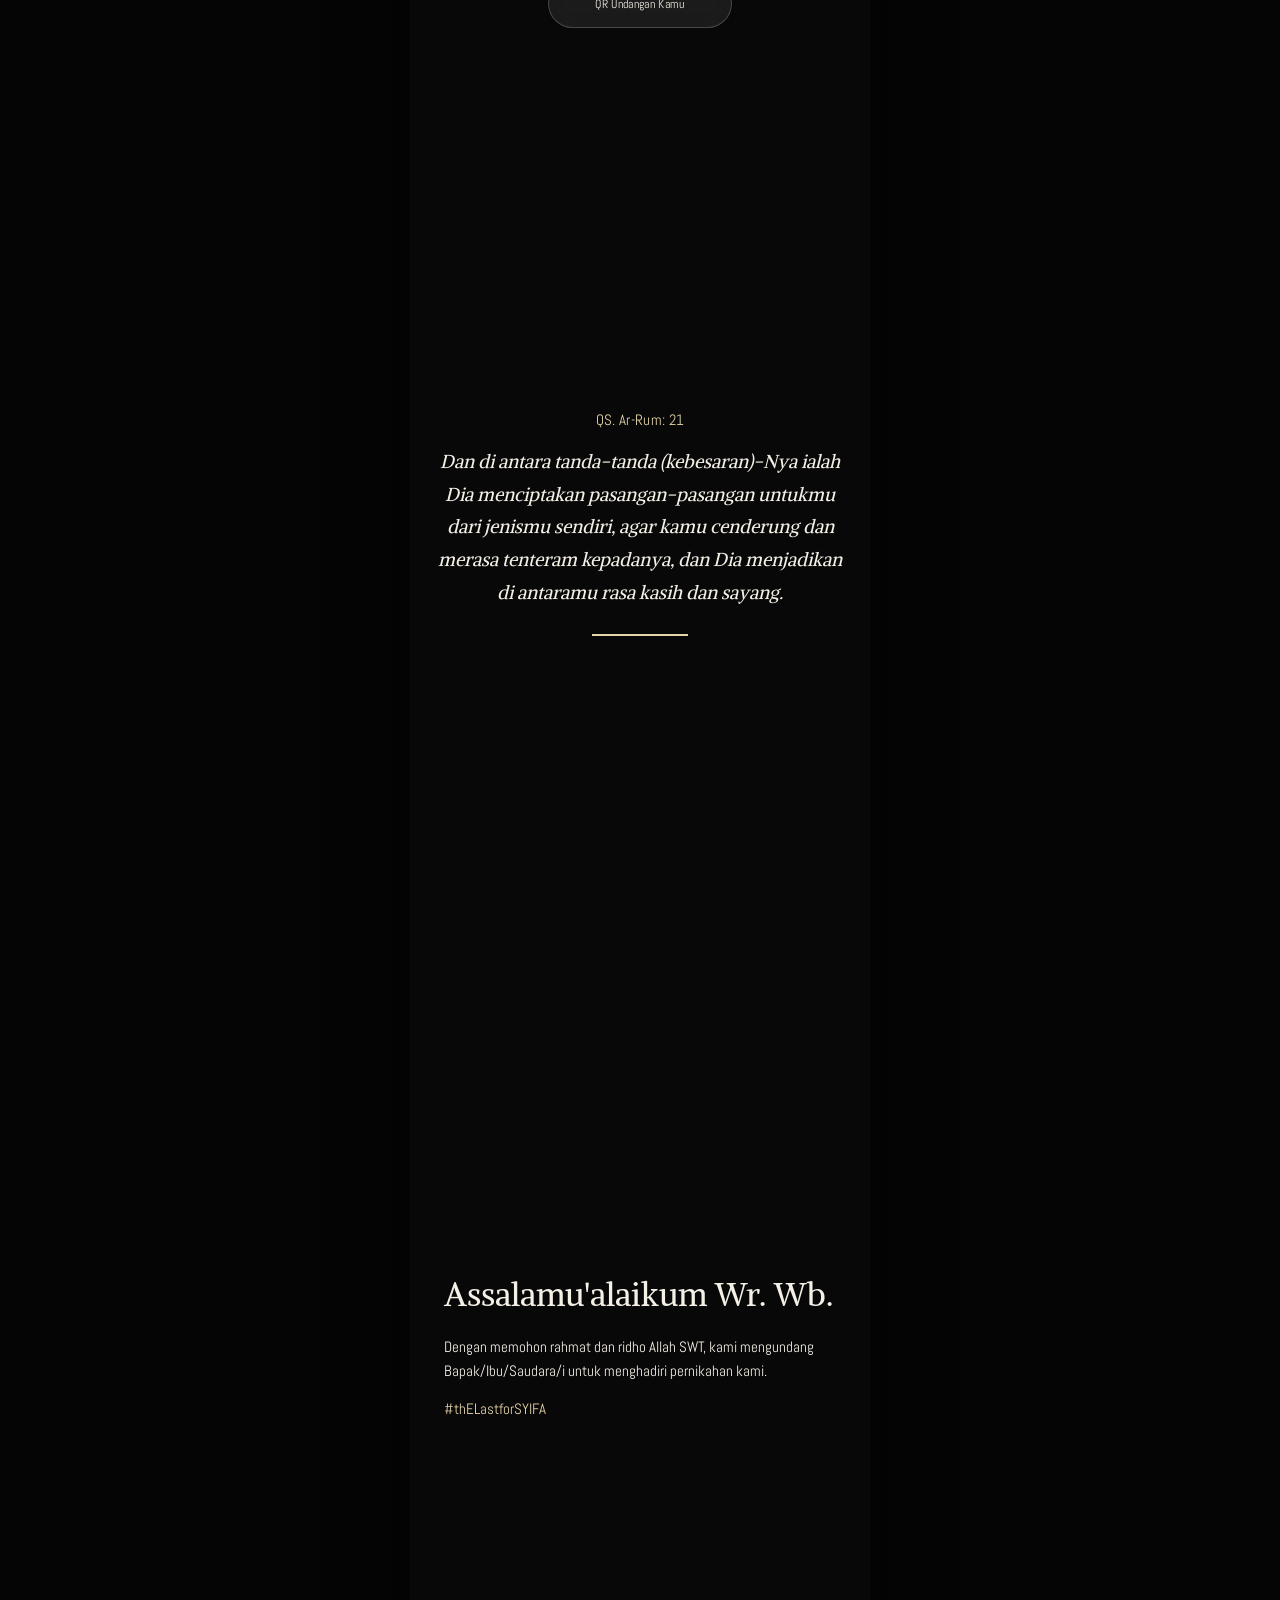
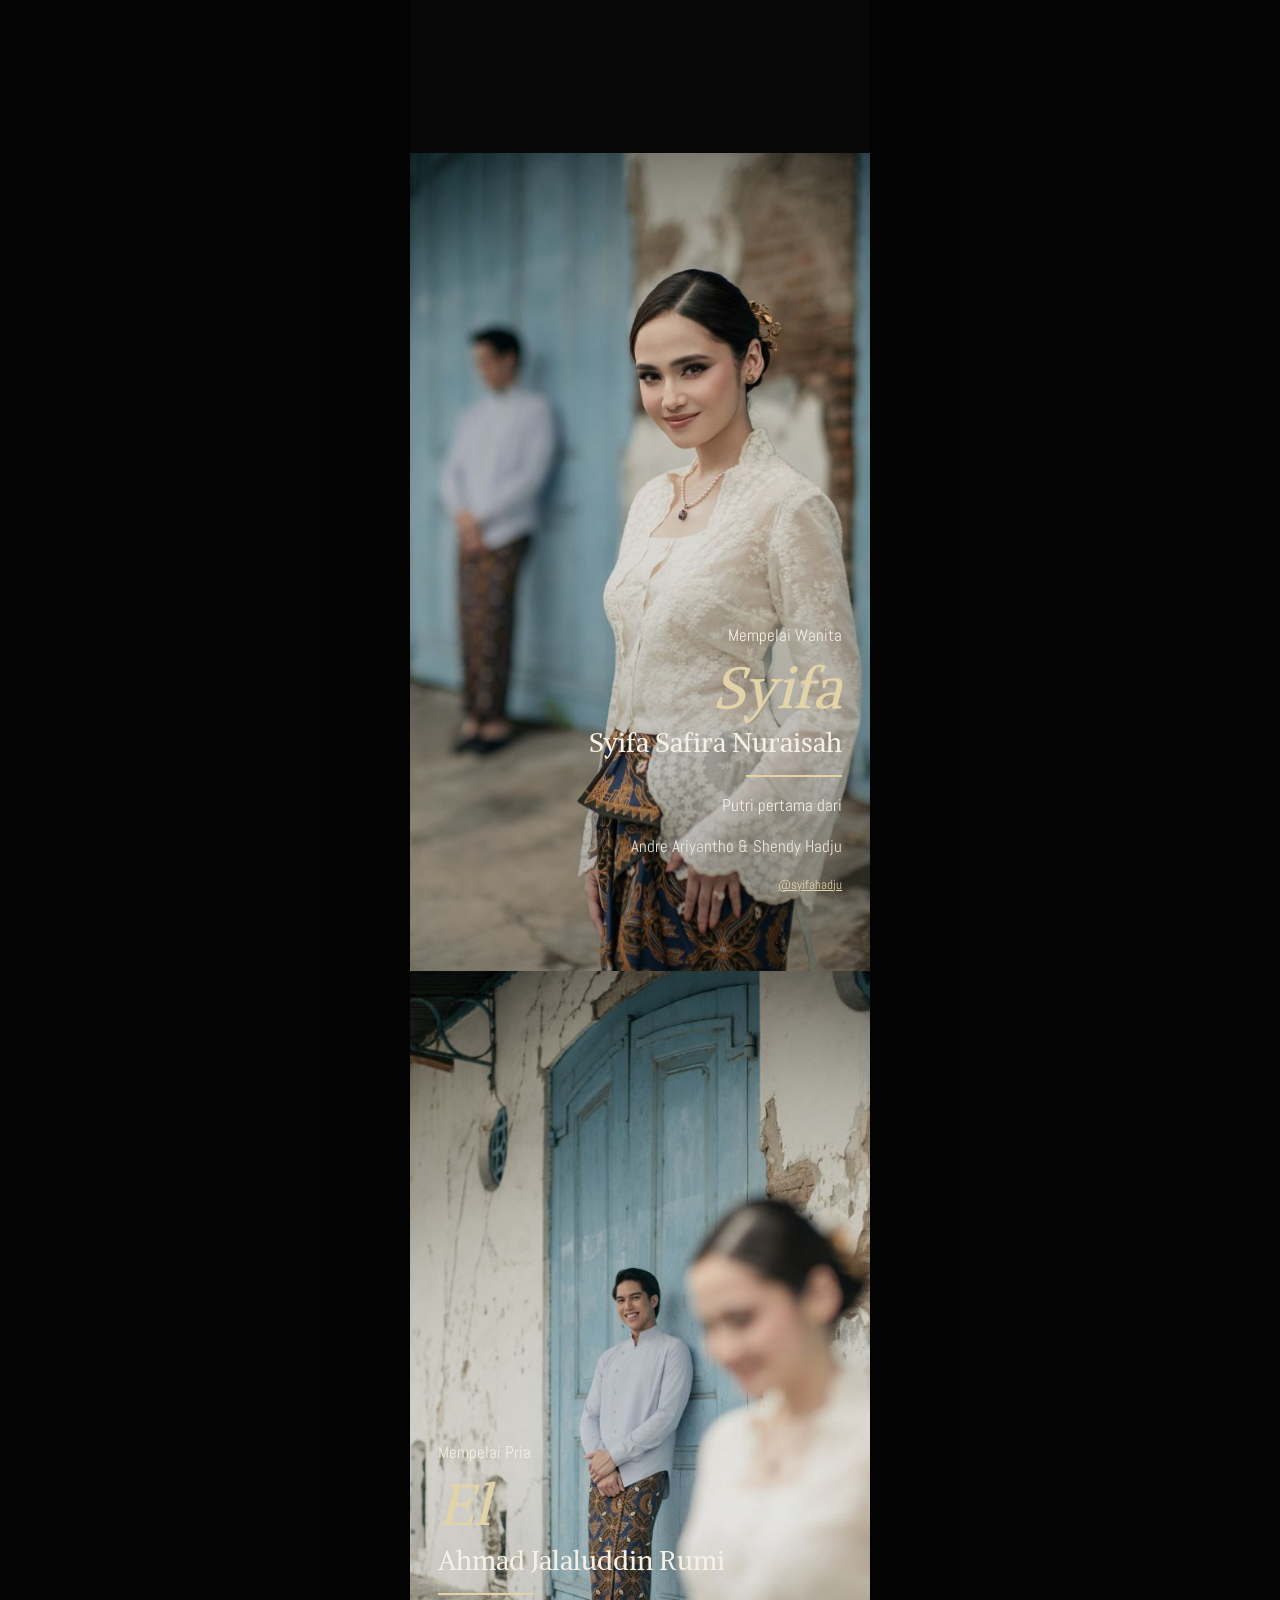
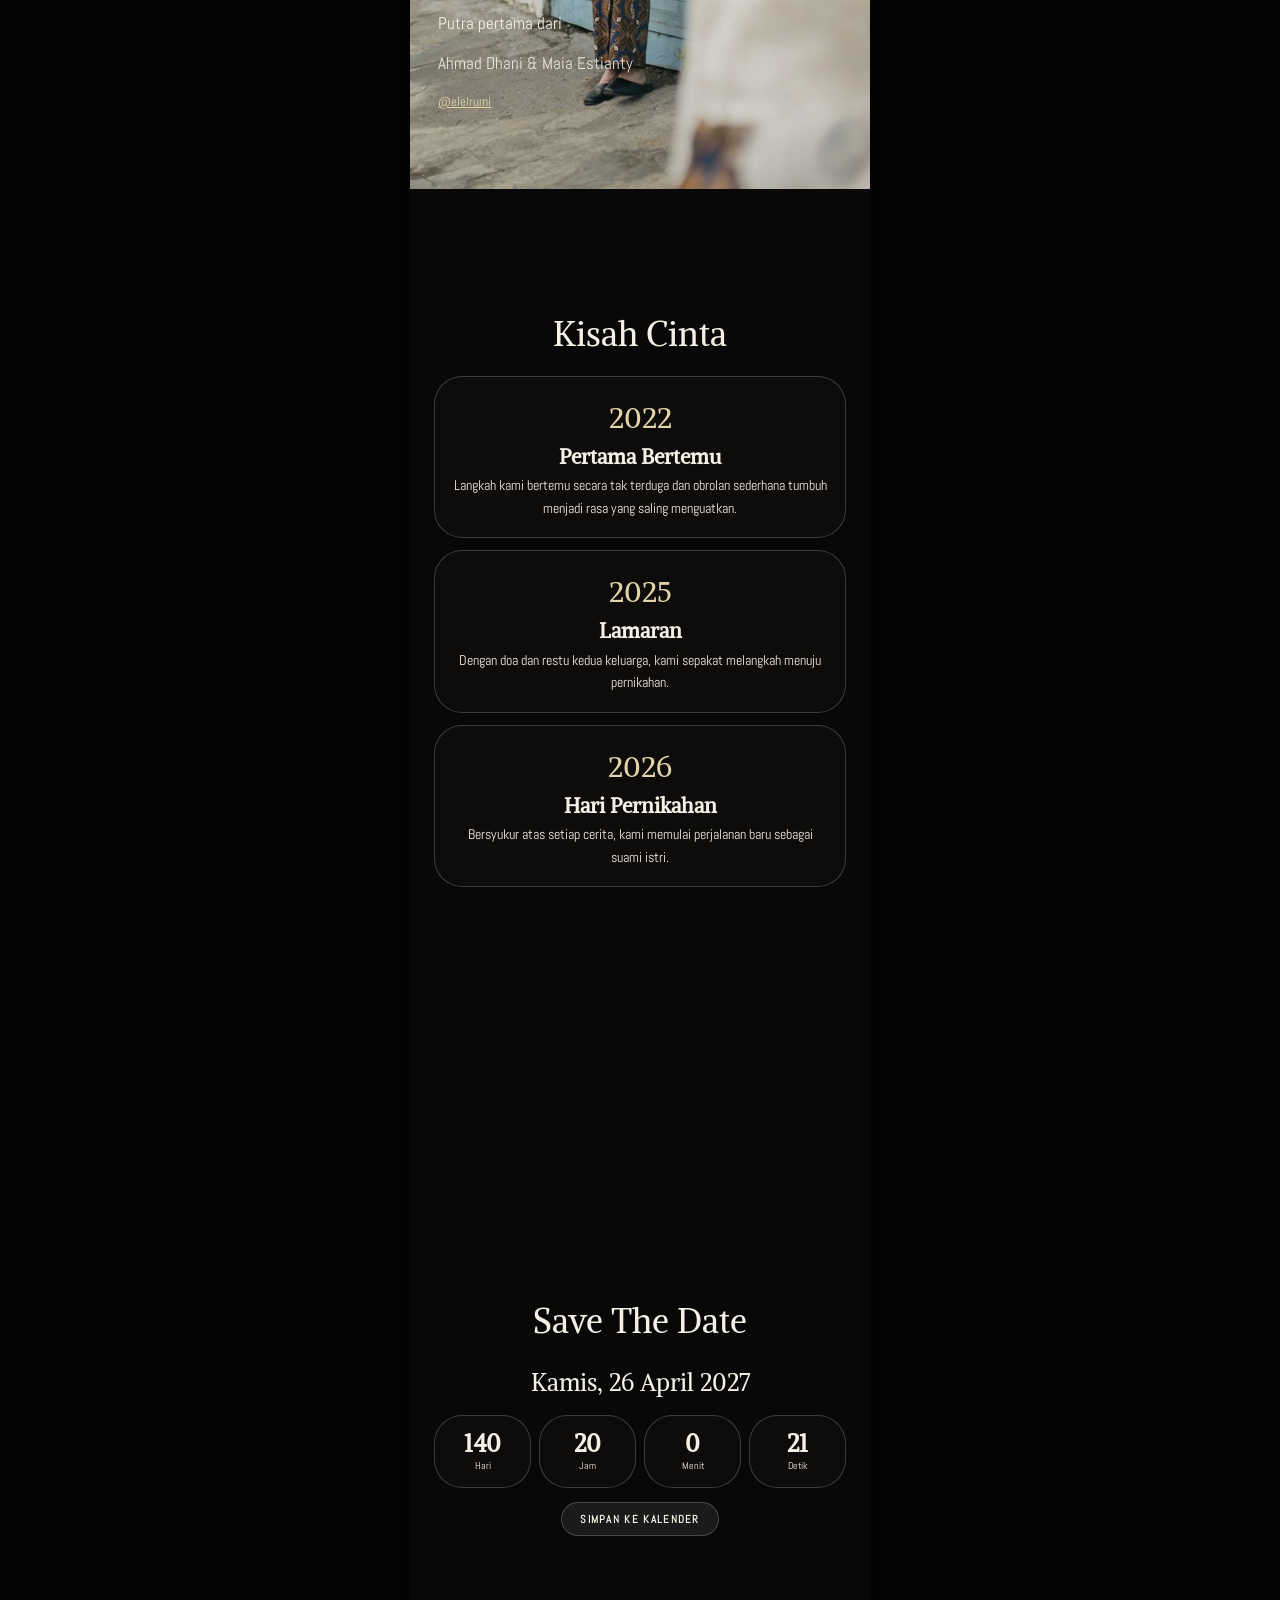
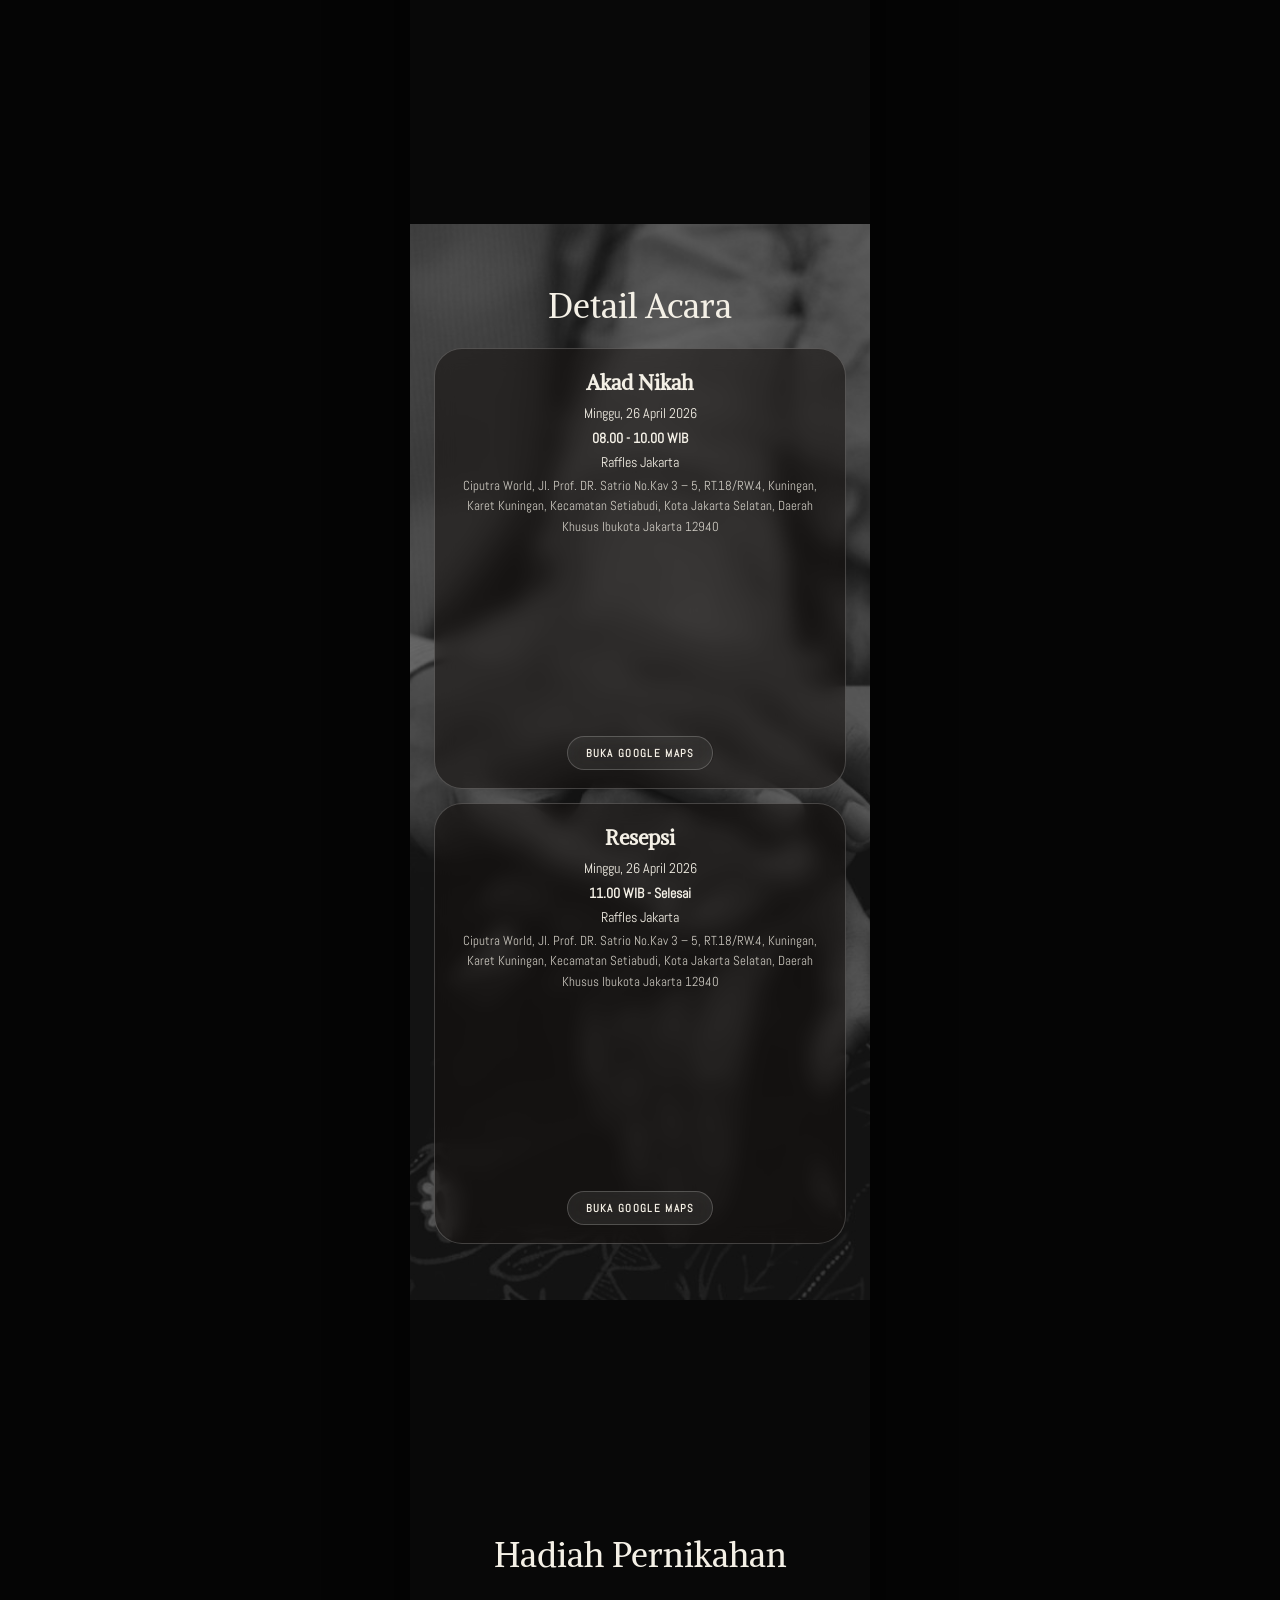
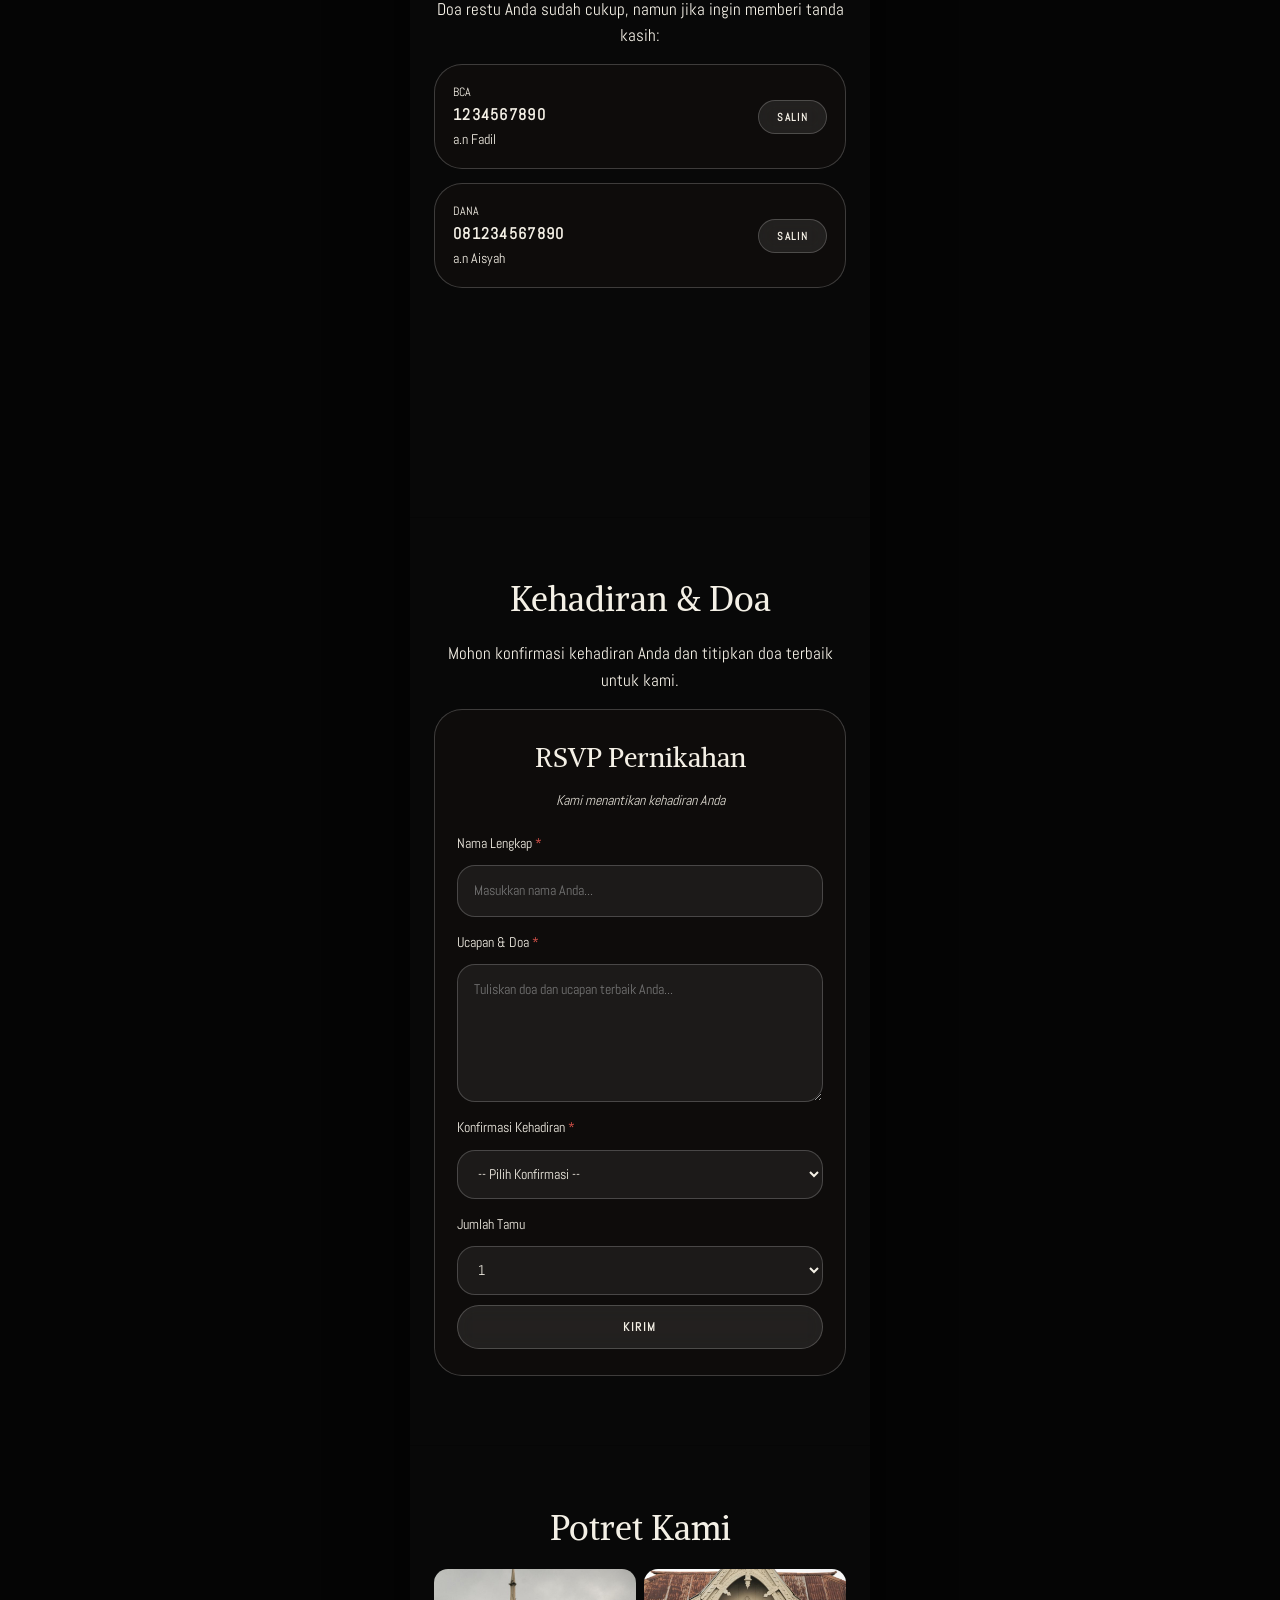
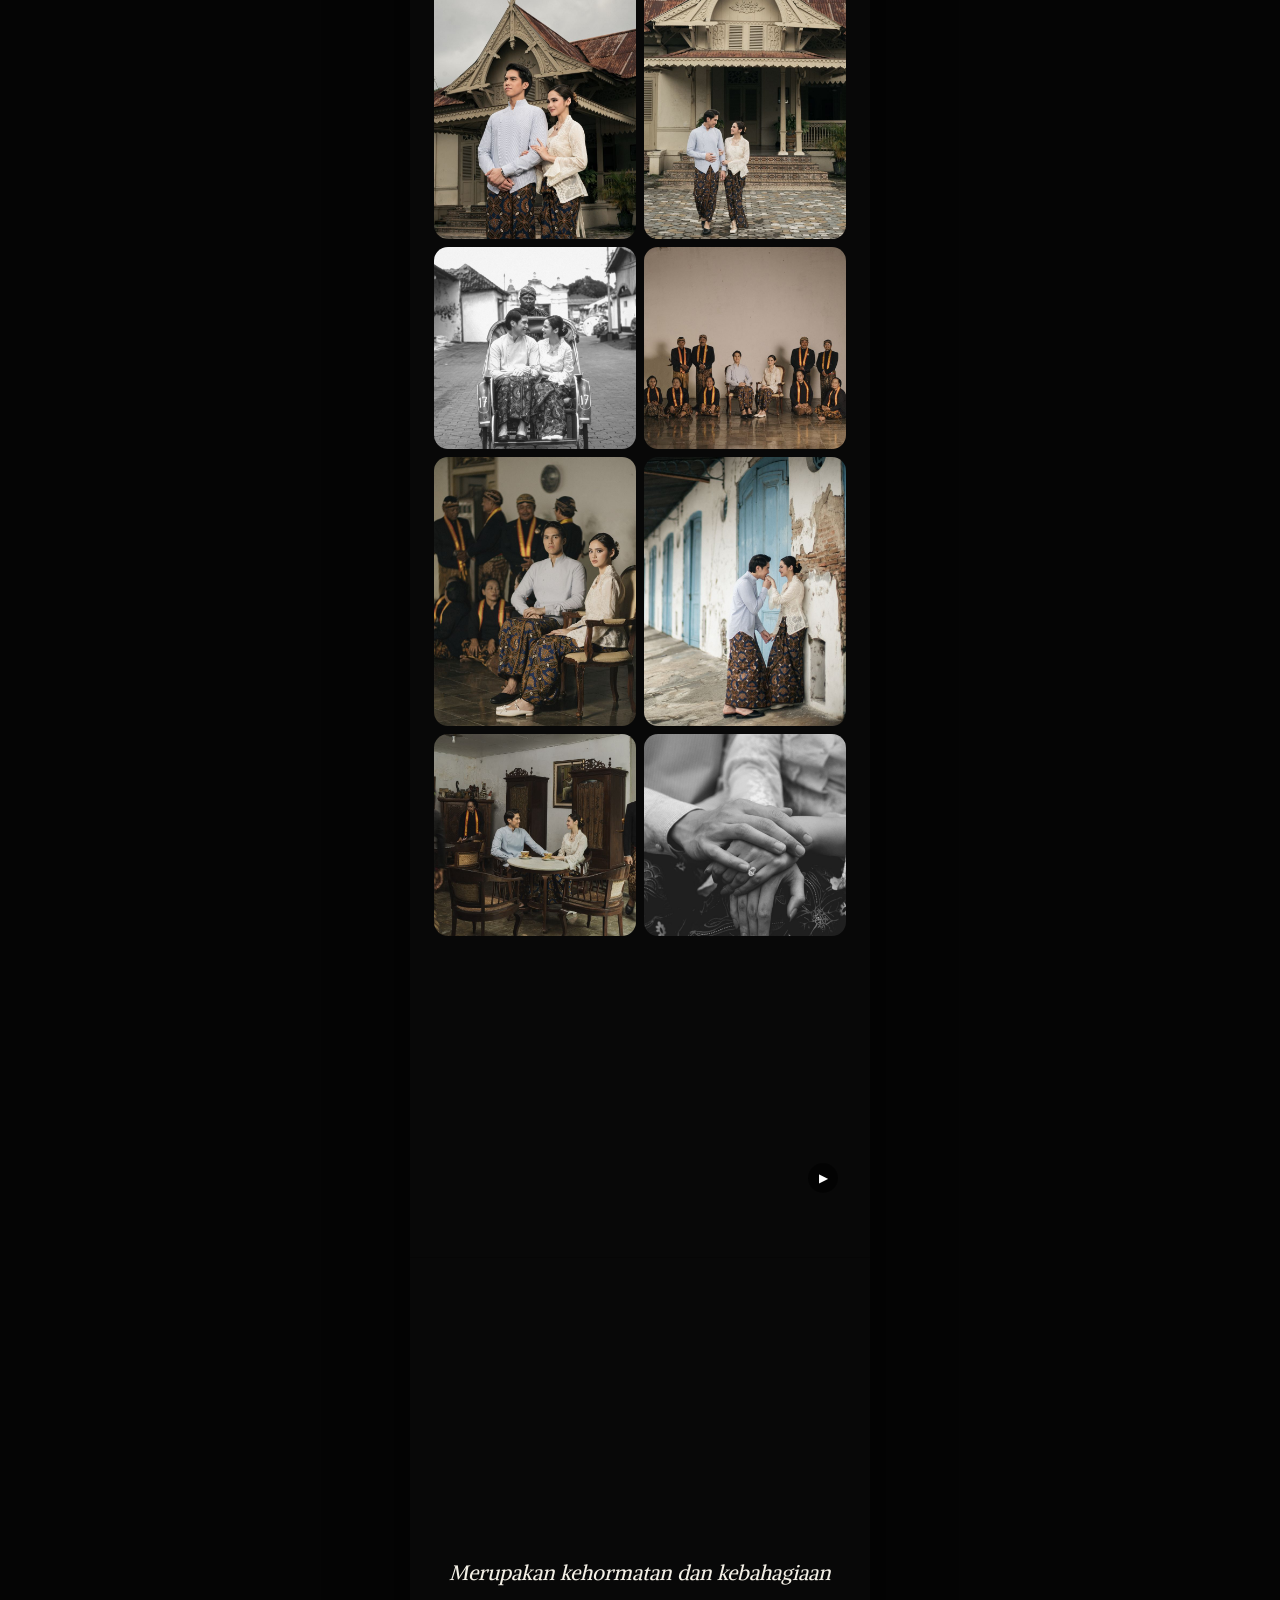
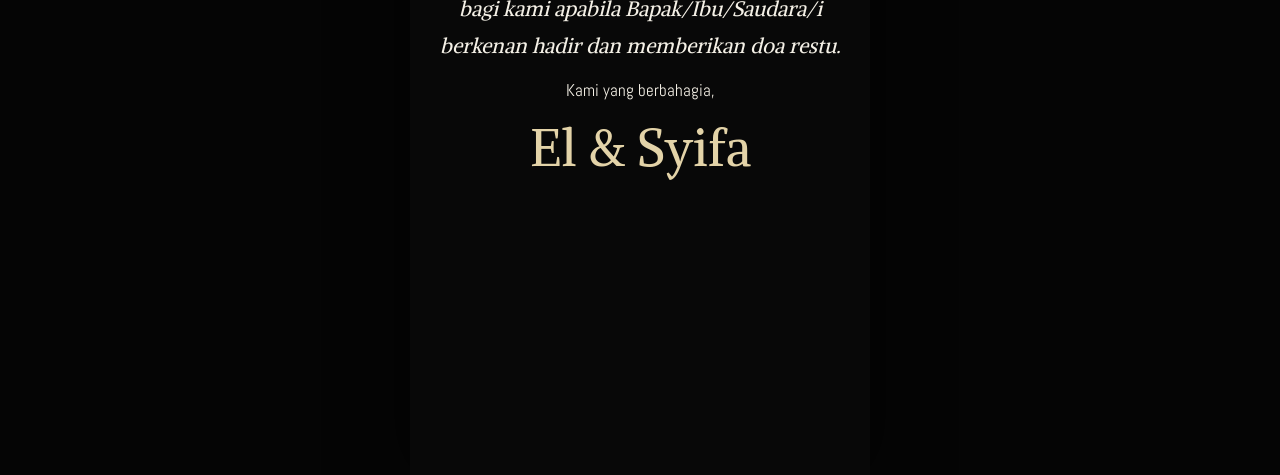
==== commit 115db686: "Add files via upload" ====
--- a/el-syifa/index.html
+++ b/el-syifa/index.html
@@ -3,10 +3,24 @@
 <head>
 <meta charset="UTF-8">
 <meta name="viewport" content="width=device-width, initial-scale=1, viewport-fit=cover">
-<title>Undangan Pernikahan</title>
+<title>El &amp; Syifa</title>
+<!--OG_START-->
+<meta name="description" content="">
+<meta property="og:type" content="website">
+<meta property="og:title" content="El &amp; Syifa">
+<meta property="og:description" content="">
+<meta property="og:image" content="hi.invitelab.my.id/el-syifa/og-cover.jpg">
+<meta property="og:image:width" content="1200">
+<meta property="og:image:height" content="630">
+<meta property="og:url" content="hi.invitelab.my.id/el-syifa/">
+<meta name="twitter:card" content="summary_large_image">
+<meta name="twitter:title" content="El &amp; Syifa">
+<meta name="twitter:description" content="">
+<meta name="twitter:image" content="hi.invitelab.my.id/el-syifa/og-cover.jpg">
+<!--OG_END-->
 <link rel="preconnect" href="https://fonts.googleapis.com">
 <link rel="preconnect" href="https://fonts.gstatic.com" crossorigin>
-<link href="https://fonts.googleapis.com/css2?family=Abel&family=Lato:wght@400;600;800&family=Marcellus&family=Alike&family=Caveat:wght@500;700&family=Cinzel:wght@400;600&family=Cormorant+Garamond:ital,wght@0,400;0,600;1,400&family=Fredoka:wght@400;500;600&family=Great+Vibes&family=Jost:wght@300;400;500&family=Patrick+Hand&family=Pinyon+Script&family=Playfair+Display:ital,wght@0,500;1,500&family=Plus+Jakarta+Sans:wght@300;400;600&display=swap" rel="stylesheet">
+<link href="https://fonts.googleapis.com/css2?family=Abel&family=Lato:wght@400;700;900&family=Marcellus&family=Alike&family=Caveat:wght@500;700&family=Cinzel:wght@400;600&family=Cormorant+Garamond:ital,wght@0,400;0,600;1,400&family=Fredoka:wght@400;500;600&family=Great+Vibes&family=Jost:wght@300;400;500&family=Patrick+Hand&family=Pinyon+Script&family=Playfair+Display:ital,wght@0,500;1,500&family=Plus+Jakarta+Sans:wght@300;400;600&display=swap" rel="stylesheet">
 <link rel="stylesheet" href="style.css">
 </head>
 <body class="locked">
@@ -17,8 +31,10 @@
   <button id="b-scroll" aria-label="Autoscroll">⇩</button>
   <button id="b-music" aria-label="Music">♪</button>
 </div>
-<div id="lightbox" hidden><img alt=""><button class="lbb" data-d="-1" aria-label="Prev">‹</button><button class="lbb nx" data-d="1" aria-label="Next">›</button><button class="lbx" aria-label="Close">×</button></div>
+<div id="lightbox" hidden><img alt=""><video controls playsinline hidden></video><button class="lbb" data-d="-1" aria-label="Prev">‹</button><button class="lbb nx" data-d="1" aria-label="Next">›</button><button class="lbx" aria-label="Close">×</button></div>
+<div id="qrmodal" hidden><div class="qrbox"><button class="qrx" aria-label="Close">×</button><h3 class="qrt"></h3><p class="qrd"></p><div class="qrimg"><canvas id="qrc"></canvas></div><p class="qrn"></p></div></div>
 <script src="config.js"></script>
+<script src="qr.js"></script>
 <script src="app.js"></script>
 </body>
 </html>
--- a/el-syifa/style.css
+++ b/el-syifa/style.css
@@ -38,7 +38,7 @@
 input,select,textarea{width:100%;font:inherit;font-size:calc(.85rem*var(--fs,1));color:inherit;background:rgba(0,0,0,.25);border:1px solid var(--border);border-radius:calc(var(--r)/1.6);padding:11px 13px}
 select option{color:#111}
 .wishes{width:100%;max-height:260px;overflow:auto;display:flex;flex-direction:column;gap:8px;text-align:left}.wish p{font-style:italic;margin-top:4px}.wish small{opacity:.7;float:right}
-.gal{display:grid;grid-template-columns:1fr 1fr;gap:8px;width:100%}.gal img{width:100%;object-fit:cover;border-radius:calc(var(--r)/2);cursor:zoom-in;display:block}.gal .w{grid-column:span 2;aspect-ratio:16/10}.gal .tl{aspect-ratio:3/4}.gal .sq{aspect-ratio:1}
+.gal{display:grid;grid-template-columns:1fr 1fr;gap:8px;width:100%}.gal .gi{position:relative;margin:0;overflow:hidden;border-radius:calc(var(--r)/2);cursor:zoom-in}.gal .gi>img,.gal .gi>video{width:100%;height:100%;object-fit:cover;display:block}.gal .w{grid-column:span 2;aspect-ratio:16/10}.gal .tl{aspect-ratio:3/4}.gal .sq{aspect-ratio:1}
 #lightbox{position:fixed;inset:0;z-index:99;background:#000d;display:flex;align-items:center;justify-content:center}#lightbox[hidden]{display:none}#lightbox img{max-width:94%;max-height:92%;border-radius:8px}
 #fab{position:fixed;bottom:16px;right:max(14px,calc(50% - 224px));z-index:50;display:flex;flex-direction:column;gap:10px}
 #fab button{width:42px;height:42px;border-radius:50%;border:1px solid var(--border);background:#111c;color:#fff;font:700 calc(.75rem*var(--fs,1)) var(--bf);cursor:pointer;backdrop-filter:blur(8px)}
@@ -95,9 +95,8 @@
 .t-vintage{--bg:#eadcc0;--fg:#4a3426;--accent:#8a4f24;--card:rgba(255,250,235,.72);--border:#8a4f24;--nf:'Playfair Display',serif;--tf:'Playfair Display',serif;--bf:'Cormorant Garamond',serif;--r:4px;--blur:none;--ovc:rgb(234,220,192);--fade:.7}
 body.t-vintage{font-size:17px}
 .t-vintage .sec{background-image:radial-gradient(ellipse at center,transparent 55%,rgba(110,70,30,.28) 100%),repeating-linear-gradient(0deg,rgba(90,60,30,.04) 0 2px,transparent 2px 5px)}
-.t-vintage .bg{filter:sepia(.85) contrast(.95)}
 .t-vintage .names{font-style:italic;font-size:clamp(calc(2.2rem*var(--fs,1)),calc(11vw*var(--fs,1)),calc(3rem*var(--fs,1)))}
-.t-vintage .card{border:3px double var(--border)}.t-vintage .photo{border:4px double var(--border);border-radius:999px 999px 4px 4px;filter:sepia(.7)}
+.t-vintage .card{border:3px double var(--border)}.t-vintage .photo{border:4px double var(--border);border-radius:999px 999px 4px 4px}
 .t-vintage .btn{background:var(--accent);color:#f5ead0;border-radius:2px}.t-vintage .h2{font-style:italic;font-weight:500}
 
 /* ===== 6. PLAYFUL (warna-warni + bunga) ===== */
@@ -151,7 +150,7 @@
 #fab #b-lang{background:#fff;color:#111;width:46px;height:46px;font-size:.8rem;line-height:1.05}#b-lang small{display:block;font-size:.5rem;font-weight:400;letter-spacing:.08em}
 .th.on{border-color:var(--accent)}.t-glassbox .th.on{border-color:#f3d77b}
 .th{border-radius:calc(var(--r)*.65)}
-.t-doodle .car,.t-doodle .th{border:2px solid #3b3b3b}.t-vintage .car,.t-vintage .th{border:3px double var(--border)}.t-vintage .car>img{filter:sepia(.5)}
+.t-doodle .car,.t-doodle .th{border:2px solid #3b3b3b}
 
 /* background menempel (sticky) di semua template, kecuali profil & detail acara */
 .sec:not(.profile):not(.gprof):not(.xprof):not(.pprof):not(#s-events){clip-path:inset(0)}
@@ -180,7 +179,34 @@
 .pimg{display:block;width:100%;aspect-ratio:1.08/1;object-fit:cover;box-shadow:0 10px 30px #0006}
 .pnick{font-family:var(--pnick);font-weight:400;font-size:clamp(calc(4.2rem*var(--fs,1)),calc(22vw*var(--fs,1)),calc(6.4rem*var(--fs,1)));line-height:1;color:#fff;margin:-.6em 0 0;position:relative;text-shadow:0 2px 14px #0006}
 .pprof.nophoto .pnick{margin-top:0}
-.pl{font-family:var(--plab);font-weight:800;text-transform:uppercase;letter-spacing:.07em;font-size:calc(1.15rem*var(--fs,1));margin-top:8px}
+.pl{font-family:var(--plab);font-weight:700;text-transform:uppercase;letter-spacing:.07em;font-size:calc(1.15rem*var(--fs,1));margin-top:8px}
 .pfull{font-family:var(--pfull);font-weight:400;text-transform:uppercase;font-size:calc(1.55rem*var(--fs,1));line-height:1.2;margin:2px 0 14px;letter-spacing:.02em}
 .ppar{font-family:var(--plab);font-size:calc(1.1rem*var(--fs,1));margin:2px 0 18px}
 .pig{display:inline-flex;align-items:center;gap:10px;background:#000;color:#fff;border:2px solid #fff;border-radius:8px;padding:12px 26px;text-decoration:none;font-family:var(--plab);font-weight:600;letter-spacing:.08em;text-transform:uppercase;font-size:calc(1rem*var(--fs,1))}
+
+/* galeri: video, carousel */
+.play{position:absolute;right:8px;bottom:8px;width:30px;height:30px;border-radius:50%;background:rgba(0,0,0,.55);color:#fff;font:700 .7rem/30px sans-serif;text-align:center;font-style:normal;pointer-events:none}
+.car .cm{position:absolute;inset:0}.car .cm>img,.car .cm>video{width:100%;height:100%;object-fit:cover;display:block}
+.th{position:relative;overflow:hidden;display:block}.th>img,.th>video{width:100%;height:100%;object-fit:cover;display:block}
+.th .play{width:18px;height:18px;font-size:.5rem;line-height:18px;right:3px;bottom:3px}
+#lightbox video{max-width:94%;max-height:92%;border-radius:8px}
+
+/* vintage: foto tetap berwarna, bingkai kayu jadul */
+.t-vintage{--wood:repeating-linear-gradient(92deg,#5b3716 0 3px,#6f4724 3px 7px,#4f2f12 7px 9px,#7a512b 9px 14px,#5f3b19 14px 17px)}
+.t-vintage .photo,.t-vintage .gal .gi,.t-vintage .car{border:12px solid #5b3716;border-image:var(--wood) 12;border-radius:0;padding:6px;background:#f1e6cf;box-shadow:0 8px 18px rgba(50,28,8,.5)}
+.t-vintage .car .cm{inset:6px}
+.t-vintage .th{border:3px solid #6b4423;border-radius:3px}.t-vintage .th.on{border-color:#d1a45a}
+
+/* section QR + pop-up */
+.qr .in{justify-content:flex-end;align-items:stretch;padding:0 26px 90px;gap:4px;text-align:left}
+.qr .q1{font-family:var(--nf);font-size:calc(1.9rem*var(--fs,1));line-height:1.25;text-align:left}
+.qr .q2{font-family:var(--nf);font-size:calc(2.7rem*var(--fs,1));line-height:1.1;text-align:right;color:var(--accent)}
+.qr .btn{align-self:center;margin-top:24px;padding:16px 46px;text-transform:none;letter-spacing:.03em;font-size:calc(1.05rem*var(--fs,1));font-weight:500}
+#qrmodal{position:fixed;inset:0;z-index:98;display:flex;align-items:center;justify-content:center;padding:20px;background:rgba(0,0,0,.55);backdrop-filter:blur(6px);-webkit-backdrop-filter:blur(6px)}
+#qrmodal[hidden]{display:none}
+.qrbox{position:relative;width:min(340px,100%);padding:26px 22px 22px;border:1px solid var(--border);border-radius:calc(var(--r)*1.4);background:color-mix(in srgb,var(--bg) 94%,transparent);color:var(--fg);text-align:center;font-family:var(--bf)}
+.qrt{font-family:var(--tf);font-style:italic;font-weight:500;font-size:1.6rem}
+.qrd{opacity:.85;margin:2px 0 14px}
+.qrimg{display:inline-block;background:#fff;border-radius:18px;padding:12px;line-height:0}
+.qrn{font-size:.9rem;opacity:.85;margin-top:14px}
+.qrx{position:absolute;top:12px;right:12px;width:36px;height:36px;border-radius:50%;border:0;background:rgba(128,128,128,.35);color:inherit;font-size:1.2rem;cursor:pointer}
